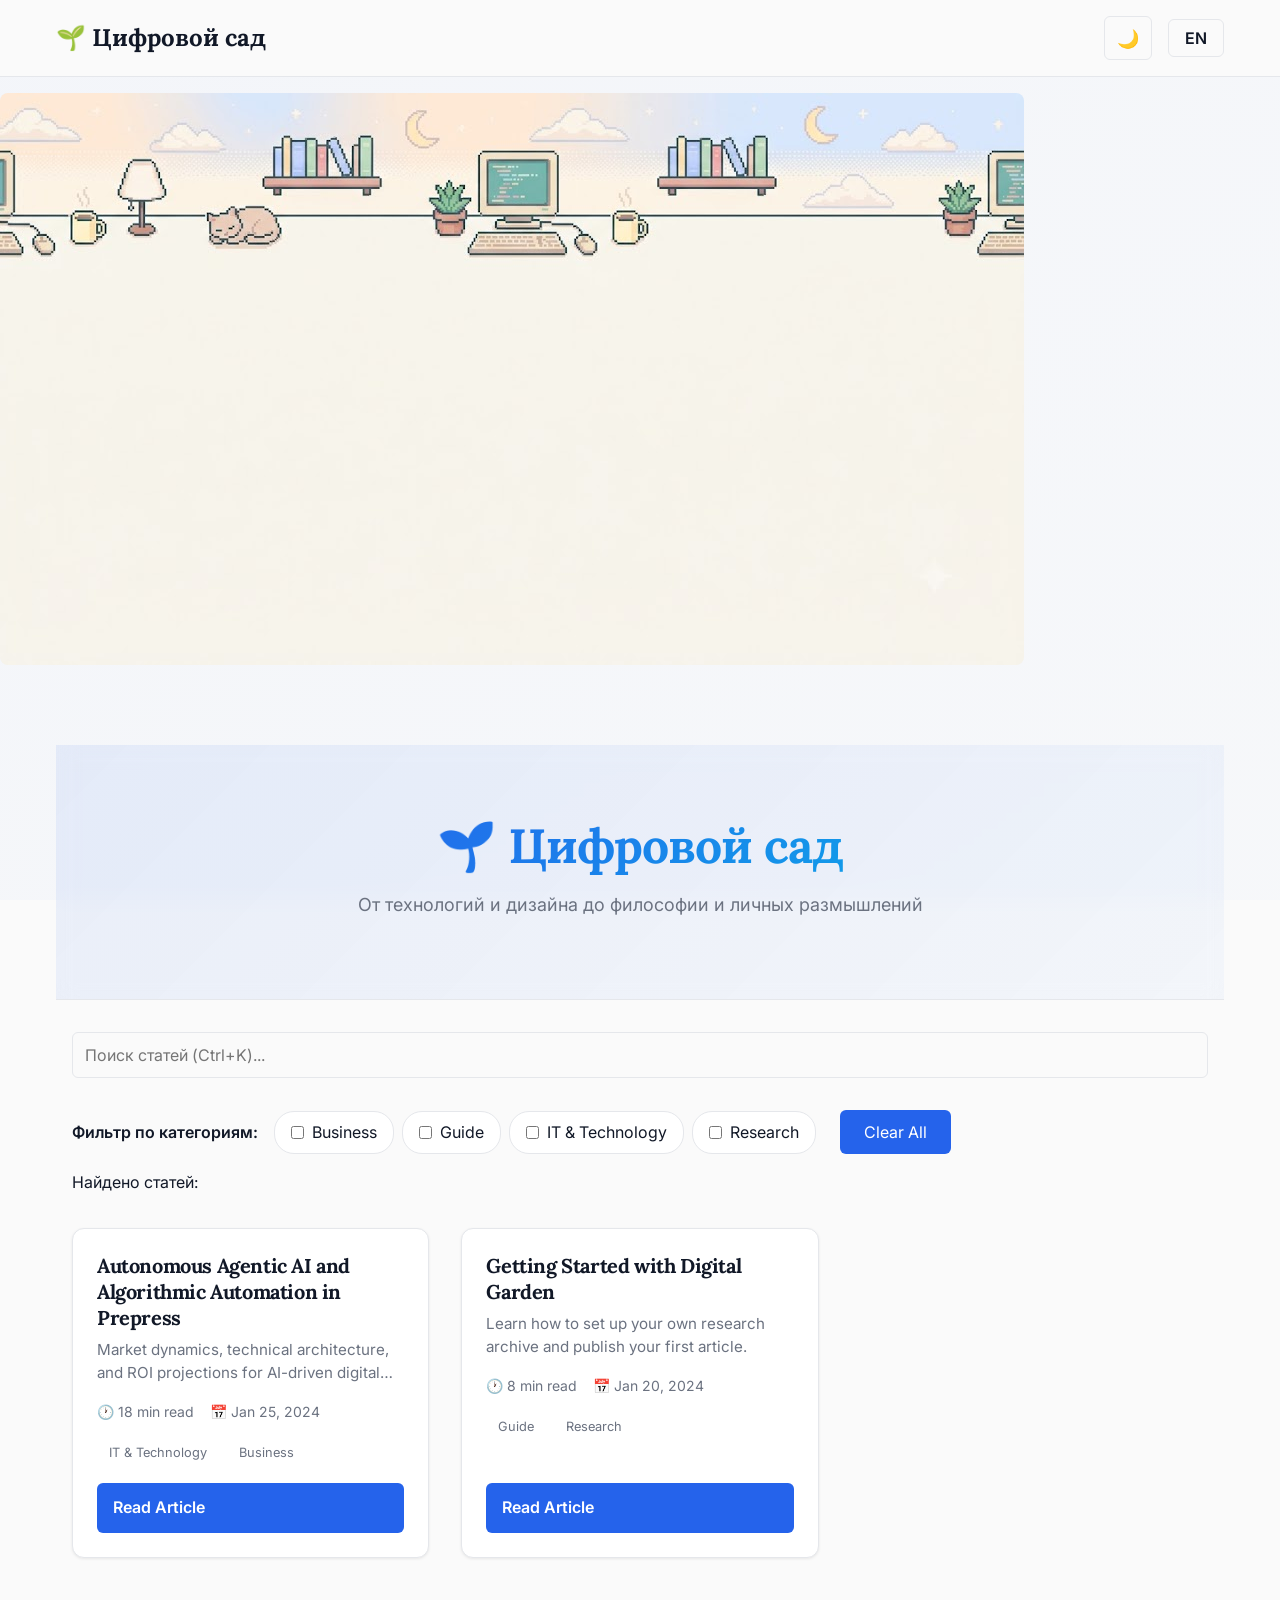
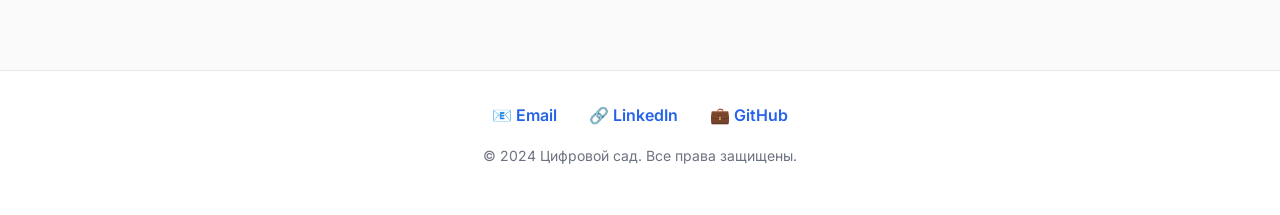
==== index.html @ ab62c5ff "Update index.html" ====
<!DOCTYPE html>
<html lang="en">
<head>
  <meta charset="UTF-8">
  <meta name="viewport" content="width=device-width, initial-scale=1.0">
  <meta name="description" content="Digital Garden 2026 — Современный архив исследований о технологиях, дизайне, философии и жизни.">
  <meta name="theme-color" content="#2563EB">
  
  <!-- Open Graph -->
  <meta property="og:title" content="Digital Garden — 2026">
  <meta property="og:description" content="Современный архив исследований и размышлений">
  <meta property="og:type" content="website">

  <title>Digital Garden 2026 — Исследования и размышления</title>
  
  <!-- Styles -->
  <link rel="stylesheet" href="css/theme.css">
  <link rel="stylesheet" href="css/styles.css">

  <!-- Fonts -->
  <link rel="preconnect" href="https://fonts.googleapis.com">
  <link rel="preconnect" href="https://fonts.gstatic.com" crossorigin>
  <link href="https://fonts.googleapis.com/css2?family=Inter:wght@400;500;600;700&family=Lora:wght@400;700&display=swap" rel="stylesheet">

  <style>
    /* Inline critical styles for faster FCP */
    html {
      --bg-primary: #FAFAFA;
      --text-primary: #111827;
    }
    
    html.dark {
      --bg-primary: #111827;
      --text-primary: #F3F4F6;
    }
    
    body {
      font-family: 'Inter', sans-serif;
      background-color: var(--bg-primary);
      color: var(--text-primary);
      transition: background-color 0.3s ease, color 0.3s ease;
    }
  </style>
</head>
<body>
  <!-- Header -->
  <header>
    <nav>
      <div class="logo" data-i18n="logo">🌱 Цифровой сад</div>
      <div style="display: flex; gap: 1rem; align-items: center;">
        <button class="theme-toggle" id="themeToggle" aria-label="Toggle theme">🌙</button>
        <button id="languageToggle" class="language-toggle" style="background: transparent; border: 1px solid var(--border); padding: 0.5rem 1rem; border-radius: 6px; cursor: pointer; font-weight: 600; color: var(--text-primary); transition: all 0.2s;" aria-label="Switch language">EN</button>
      </div>
    </nav>
  </header>

  <!-- Banner illustration -->
  <img src="images/fonart.jpg" alt="Уютный цифровой сад — рабочие столы, книги и кот" class="site-banner">

  <!-- Main Content -->
  <main>
    <!-- Hero Section -->
    <section class="hero">
      <div class="container">
        <h1 data-i18n="logo">🌱 Цифровой сад</h1>
        <p style="font-size: 1.125rem; color: var(--text-secondary); margin-bottom: 2rem;" data-i18n="tagline">
          От технологий и дизайна до философии и личных размышлений
        </p>
      </div>
    </section>

    <!-- Search Section -->
    <section class="search-section">
      <div class="container-wide">
        <div class="search-container">
          <input 
            type="search" 
            id="searchInput" 
            class="search-input" 
            data-i18n-placeholder="search_placeholder"
            placeholder="Поиск статей (Ctrl+K)..."
            aria-label="Search articles"
          >
          <button id="searchClear" class="btn-search-clear" style="display: none;" aria-label="Clear search">Очистить</button>
        </div>

        <!-- Filter Section -->
        <div class="filter-section">
          <div class="filter-container" id="filterContainer">
            <span class="filter-label" data-i18n="filter_label">Фильтр по категориям:</span>
            <!-- Filters will be generated by JavaScript -->
          </div>
        </div>

        <!-- Results Info -->
        <div class="results-info">
          <span id="resultsCount" data-i18n="results_count">Найдено статей:</span>
        </div>
      </div>
    </section>

    <!-- Articles Grid -->
    <section class="articles-section">
      <div class="container-wide">
        <div class="articles-grid" id="articlesGrid">
          <!-- Articles will be generated by JavaScript -->
        </div>

        <!-- No Results Message -->
        <div id="noResults" style="display: none; text-align: center; padding: 3rem 1rem;">
          <p style="font-size: 1.125rem; color: var(--text-secondary);" data-i18n="no_results">
            Статей не найдено. Попробуй изменить поиск или фильтры.
          </p>
        </div>
      </div>
    </section>
  </main>

  <!-- Footer -->
  <footer>
    <div class="container">
      <div class="footer-links">
        <a href="mailto:your-email@example.com" data-i18n="footer_email" title="Email">
          📧 Email
        </a>
        <a href="https://linkedin.com/in/yourprofile" target="_blank" rel="noopener noreferrer" data-i18n="footer_linkedin" title="LinkedIn">
          🔗 LinkedIn
        </a>
        <a href="https://github.com/yourprofile" target="_blank" rel="noopener noreferrer" data-i18n="footer_github" title="GitHub">
          💼 GitHub
        </a>
      </div>
      <p class="footer-copyright" data-i18n="footer_copyright">© 2026 Цифровой сад. Все права защищены.</p>
    </div>
  </footer>

  <!-- Scripts -->
  <script>
    // CRITICAL: Initialize theme BEFORE rendering
    (function() {
      const html = document.documentElement;
      const savedTheme = localStorage.getItem('theme');
      const prefersDark = window.matchMedia('(prefers-color-scheme: dark)').matches;
      const theme = savedTheme || (prefersDark ? 'dark' : 'light');
      
      console.log('[Theme] Initializing with:', theme, '(saved:', savedTheme, ', prefers-dark:', prefersDark + ')');
      
      if (theme === 'dark') {
        html.classList.add('dark');
      } else {
        html.classList.remove('dark');
      }
    })();
  </script>

  <script src="js/i18n.js" defer></script>
  <script src="js/main.js" defer></script>
  <script src="js/modal.js" defer></script>
  
  <script>
    // Language toggle + Theme toggle initialization
    document.addEventListener('DOMContentLoaded', () => {
      const themeToggle = document.getElementById('themeToggle');
      const languageToggle = document.getElementById('languageToggle');
      const html = document.documentElement;
      
      // Initialize theme toggle
      const updateThemeButton = () => {
        const isDark = html.classList.contains('dark');
        themeToggle.textContent = isDark ? '☀️' : '🌙';
      };
      
      updateThemeButton();
      
      themeToggle.addEventListener('click', () => {
        console.log('[Theme] Toggle clicked');
        html.classList.toggle('dark');
        const isDark = html.classList.contains('dark');
        localStorage.setItem('theme', isDark ? 'dark' : 'light');
        updateThemeButton();
        console.log('[Theme] Changed to:', isDark ? 'dark' : 'light');
      });
      
      // Initialize language toggle
      const currentLang = localStorage.getItem('language') || 'ru';
      languageToggle.textContent = currentLang === 'ru' ? 'EN' : 'RU';
      
      languageToggle.addEventListener('click', () => {
        const newLang = currentLang === 'ru' ? 'en' : 'ru';
        localStorage.setItem('language', newLang);
        location.reload();
      });
    });
  </script>
</body>
</html>
---- css/theme.css ----
/* Digital Garden — Theme Variables */

/* ============================================================================
   Light Theme (Default) - Bright & Pleasant
   ============================================================================ */

html {
  --bg-primary: #FAFAFA;           /* Soft paper-like background */
  --bg-secondary: #FFFFFF;         /* Pure white for cards */
  --text-primary: #111827;         /* Deep dark gray - maximum readability */
  --text-secondary: #6B7280;       /* Medium gray for secondary text */
  --border: #E5E7EB;               /* Light border */

  /* Accent Colors */
  --accent: #2563EB;               /* Professional blue */
  --accent-hover: #1D4ED8;         /* Darker blue on hover */
  --accent-light: #DBEAFE;         /* Light blue background */

  /* Status Colors */
  --success: #059669;
  --warning: #D97706;
  --error: #DC2626;
  --info: #0369A1;

  /* Transitions */
  --transition: all 0.2s ease;
}

/* ============================================================================
   Dark Theme
   ============================================================================ */

html.dark {
  /* Primary Colors */
  --bg-primary: #111827;           /* Deep dark background */
  --bg-secondary: #1F2937;         /* Slightly lighter for cards */
  --text-primary: #F3F4F6;         /* Light gray text */
  --text-secondary: #D1D5DB;       /* Medium gray for secondary */
  --border: #374151;               /* Dark border */

  /* Accent Colors */
  --accent: #3B82F6;               /* Brighter blue for dark mode */
  --accent-hover: #60A5FA;         /* Even brighter on hover */
  --accent-light: #1E3A8A;         /* Very dark blue background */

  /* Status Colors */
  --success: #10B981;
  --warning: #F59E0B;
  --error: #F87171;
  --info: #38BDF8;
}

/* ============================================================================
   Prefers Dark Mode (System preference)
   ============================================================================ */

@media (prefers-color-scheme: dark) {
  :root:not(.light) {
    --bg-primary: #0B0F17;
    --bg-secondary: #1A2332;
    --text-primary: #E5E7EB;
    --text-secondary: #9CA3AF;
    --border: #334155;
    --accent: #60A5FA;
    --accent-hover: #93C5FD;
    --accent-light: #0C4A6E;
    --success: #34D399;
    --warning: #FBBF24;
    --error: #F87171;
    --info: #38BDF8;
  }
}

/* ============================================================================
   Theme Transition
   ============================================================================ */

body.theme-transition,
body.theme-transition *,
body.theme-transition *:before,
body.theme-transition *:after {
  transition: background-color 0.3s ease, color 0.3s ease, border-color 0.3s ease !important;
}
---- css/styles.css ----
/* Digital Garden — Main Styles */

/* ============================================================================
   Reset & Base Styles
   ============================================================================ */

*,
*::before,
*::after {
  box-sizing: border-box;
  margin: 0;
  padding: 0;
}

html {
  font-size: 16px;
  scroll-behavior: smooth;
}

body {
  font-family: 'Inter', -apple-system, BlinkMacSystemFont, 'Segoe UI', sans-serif;
  font-size: 1rem;
  line-height: 1.6;
  color: var(--text-primary);
  background-color: var(--bg-primary);
  background-image: url('data:image/svg+xml,<svg xmlns="http://www.w3.org/2000/svg" viewBox="0 0 1200 800"><defs><linearGradient id="grad" x1="0%" y1="0%" x2="100%" y2="100%"><stop offset="0%" style="stop-color:rgba(37,99,235,0.03)"/><stop offset="100%" style="stop-color:rgba(59,130,246,0.02)"/></linearGradient></defs><rect width="1200" height="800" fill="url(%23grad)"/></svg>');
  background-attachment: fixed;
  background-size: cover;
  transition: background-color 0.3s ease, color 0.3s ease;
}

/* ============================================================================
   Typography
   ============================================================================ */

h1, h2, h3, h4, h5, h6 {
  font-family: 'Lora', Georgia, serif;
  font-weight: 700;
  line-height: 1.2;
  letter-spacing: -0.02em;
  margin: 1.5rem 0 1rem 0;
}

h1 { font-size: 2.5rem; }
h2 { font-size: 2rem; }
h3 { font-size: 1.75rem; }
h4 { font-size: 1.5rem; }
h5 { font-size: 1.25rem; }
h6 { font-size: 1.125rem; }

p {
  margin: 0 0 1rem 0;
}

a {
  color: var(--accent);
  text-decoration: none;
  transition: color 0.2s ease;
}

a:hover {
  color: var(--accent-hover);
  text-decoration: underline;
}

a:focus {
  outline: 2px solid var(--accent);
  outline-offset: 2px;
}

strong { font-weight: 700; }
em { font-style: italic; }

/* ============================================================================
   Lists
   ============================================================================ */

ul, ol {
  margin: 1rem 0;
  padding-left: 2rem;
}

ul li, ol li {
  margin: 0.5rem 0;
}

ul ul, ol ol {
  margin: 0.5rem 0 0 0;
}

/* ============================================================================
   Code
   ============================================================================ */

code {
  font-family: 'JetBrains Mono', 'Fira Code', monospace;
  font-size: 0.875em;
  background: var(--bg-secondary);
  padding: 0.2em 0.4em;
  border-radius: 4px;
  color: var(--text-secondary);
}

pre {
  background: var(--bg-secondary);
  padding: 1rem;
  border-radius: 8px;
  overflow-x: auto;
  margin: 1rem 0;
  border-left: 4px solid var(--accent);
}

pre code {
  background: none;
  padding: 0;
  color: inherit;
  font-size: 0.875em;
}

/* ============================================================================
   Blockquotes
   ============================================================================ */

blockquote {
  border-left: 4px solid var(--accent);
  padding-left: 1.5rem;
  margin: 1rem 0;
  color: var(--text-secondary);
  font-style: italic;
}

/* ============================================================================
   Images
   ============================================================================ */

img {
  max-width: 100%;
  height: auto;
  display: block;
  border-radius: 8px;
  margin: 1rem 0;
}

img:hover {
  cursor: pointer;
  opacity: 0.9;
}

/* ============================================================================
   Tables
   ============================================================================ */

table {
  width: 100%;
  border-collapse: collapse;
  margin: 1rem 0;
}

thead {
  background: var(--bg-secondary);
  border-bottom: 2px solid var(--border);
}

th {
  padding: 0.75rem;
  text-align: left;
  font-weight: 700;
}

td {
  padding: 0.75rem;
  border-bottom: 1px solid var(--border);
}

/* ============================================================================
   Buttons & Forms
   ============================================================================ */

button, input[type="button"], input[type="submit"] {
  font-family: inherit;
  font-size: 1rem;
  padding: 0.75rem 1.5rem;
  border: none;
  border-radius: 6px;
  background: var(--accent);
  color: white;
  cursor: pointer;
  transition: background 0.2s ease;
}

button:hover, input[type="button"]:hover, input[type="submit"]:hover {
  background: var(--accent-hover);
}

button:focus, input[type="button"]:focus, input[type="submit"]:focus {
  outline: 2px solid var(--accent);
  outline-offset: 2px;
}

input[type="text"], input[type="email"], input[type="search"],
textarea, select {
  font-family: inherit;
  font-size: 1rem;
  padding: 0.75rem;
  border: 1px solid var(--border);
  border-radius: 6px;
  background: var(--bg-primary);
  color: var(--text-primary);
  transition: border-color 0.2s ease;
}

input[type="text"]:focus, input[type="email"]:focus, input[type="search"]:focus,
textarea:focus, select:focus {
  outline: none;
  border-color: var(--accent);
  box-shadow: 0 0 0 2px rgba(37, 99, 235, 0.1);
}

/* ============================================================================
   Layout: Header
   ============================================================================ */

header {
  background: var(--bg-primary);
  border-bottom: 1px solid var(--border);
  padding: 1rem 0;
  position: sticky;
  top: 0;
  z-index: 100;
}

header nav {
  max-width: 1200px;
  margin: 0 auto;
  padding: 0 1rem;
  display: flex;
  align-items: center;
  justify-content: space-between;
}

.logo {
  font-size: 1.5rem;
  font-weight: 700;
  font-family: 'Lora', serif;
}

.theme-toggle {
  background: transparent;
  padding: 0.5rem 0.75rem;
  border: 1px solid var(--border);
  border-radius: 6px;
  cursor: pointer;
  font-size: 1.125rem;
  transition: all 0.2s ease;
  display: flex;
  align-items: center;
  justify-content: center;
  min-width: 44px;
  height: 44px;
}

.theme-toggle:hover {
  background: var(--accent-light);
  border-color: var(--accent);
  transform: scale(1.05);
}

/* ============================================================================
   Layout: Main Container
   ============================================================================ */

main {
  max-width: 1200px;
  margin: 0 auto;
  padding: 2rem 1rem;
}

section {
  margin: 2rem 0;
}

.section-title {
  font-size: 1.5rem;
  margin: 2rem 0 1rem 0;
  font-family: 'Lora', serif;
  font-weight: 700;
}

/* ============================================================================
   Search & Filters
   ============================================================================ */

.search-container {
  margin-bottom: 2rem;
  display: flex;
  gap: 1rem;
  flex-wrap: wrap;
}

.search-input {
  flex: 1;
  min-width: 250px;
}

.filter-container {
  display: flex;
  gap: 0.5rem;
  flex-wrap: wrap;
  align-items: center;
  margin-bottom: 1rem;
}

.filter-label {
  font-weight: 600;
  margin-right: 0.5rem;
}

.filter-pill {
  display: inline-flex;
  align-items: center;
  gap: 0.5rem;
  background: var(--bg-secondary);
  border: 1px solid var(--border);
  padding: 0.5rem 1rem;
  border-radius: 20px;
  cursor: pointer;
  transition: all 0.2s ease;
}

.filter-pill:hover {
  background: var(--accent);
  color: white;
  border-color: var(--accent);
}

.filter-pill.active {
  background: var(--accent);
  color: white;
  border-color: var(--accent);
}

.filter-pill input[type="checkbox"] {
  cursor: pointer;
}

/* ============================================================================
   Grid: Articles
   ============================================================================ */

.articles-grid {
  display: grid;
  gap: 2rem;
  grid-template-columns: repeat(auto-fill, minmax(300px, 1fr));
  margin: 2rem 0;
}

.article-card {
  display: flex;
  flex-direction: column;
  border: 1px solid var(--border);
  border-radius: 12px;
  overflow: hidden;
  transition: all 0.3s ease;
  background: var(--bg-secondary);
  box-shadow: 0 1px 3px rgba(0, 0, 0, 0.08);
}

.article-card:hover {
  border-color: var(--accent);
  box-shadow: 0 8px 24px rgba(37, 99, 235, 0.12);
  transform: translateY(-4px);
}

.article-card-image {
  width: 100%;
  height: 200px;
  object-fit: cover;
  background: var(--bg-secondary);
}

.article-card-content {
  padding: 1.5rem;
  display: flex;
  flex-direction: column;
  flex: 1;
}

.article-card-title {
  font-size: 1.25rem;
  font-weight: 700;
  margin: 0 0 0.5rem 0;
  line-height: 1.3;
}

.article-card-description {
  font-size: 0.95rem;
  color: var(--text-secondary);
  margin: 0 0 1rem 0;
  line-height: 1.5;
  display: -webkit-box;
  -webkit-line-clamp: 2;
  -webkit-box-orient: vertical;
  overflow: hidden;
}

.article-card-meta {
  display: flex;
  gap: 1rem;
  font-size: 0.875rem;
  color: var(--text-secondary);
  margin-bottom: 1rem;
  flex-wrap: wrap;
}

.article-card-tags {
  display: flex;
  gap: 0.5rem;
  flex-wrap: wrap;
  margin-bottom: 1rem;
}

.tag {
  display: inline-block;
  background: var(--bg-secondary);
  padding: 0.25rem 0.75rem;
  border-radius: 12px;
  font-size: 0.8rem;
  color: var(--text-secondary);
}

.tag:hover {
  background: var(--accent);
  color: white;
}

.article-card-footer {
  margin-top: auto;
  display: flex;
  gap: 0.5rem;
}

.btn-read {
  flex: 1;
  padding: 0.75rem 1rem;
  background: var(--accent);
  color: white;
  border: none;
  border-radius: 6px;
  cursor: pointer;
  font-weight: 600;
  transition: background 0.2s ease;
}

.btn-read:hover {
  background: var(--accent-hover);
}

/* ============================================================================
   Layout: Hero Section
   ============================================================================ */

.hero {
  background: linear-gradient(135deg, rgba(37, 99, 235, 0.08) 0%, rgba(59, 130, 246, 0.04) 100%);
  padding: 3rem 1rem;
  text-align: center;
  border-bottom: 1px solid var(--border);
  backdrop-filter: blur(10px);
}

.hero h1 {
  font-size: 3rem;
  margin-bottom: 1rem;
  background: linear-gradient(135deg, var(--accent) 0%, #0EA5E9 100%);
  -webkit-background-clip: text;
  -webkit-text-fill-color: transparent;
  background-clip: text;
}

.hero p {
  font-size: 1.125rem;
  color: var(--text-secondary);
  max-width: 600px;
  margin: 0 auto;
}

/* ============================================================================
   Layout: Header
   ============================================================================ */

footer {
  background: var(--bg-secondary);
  border-top: 1px solid var(--border);
  padding: 2rem 1rem;
  margin-top: 3rem;
}

footer .container {
  max-width: 1200px;
  margin: 0 auto;
  text-align: center;
}

.footer-links {
  display: flex;
  justify-content: center;
  gap: 2rem;
  margin-bottom: 1rem;
  flex-wrap: wrap;
}

.footer-links a {
  display: inline-flex;
  align-items: center;
  gap: 0.5rem;
  font-weight: 600;
}

.footer-copyright {
  font-size: 0.875rem;
  color: var(--text-secondary);
}

/* ============================================================================
   Responsive Design
   ============================================================================ */

@media (max-width: 768px) {
  h1 { font-size: 2rem; }
  h2 { font-size: 1.5rem; }
  h3 { font-size: 1.25rem; }

  .articles-grid {
    grid-template-columns: 1fr;
  }

  header nav {
    flex-wrap: wrap;
    gap: 1rem;
  }

  main {
    padding: 1rem 0.5rem;
  }

  .footer-links {
    gap: 1rem;
  }

  .search-container {
    flex-direction: column;
  }

  .search-input {
    min-width: auto;
  }
}

@media (max-width: 480px) {
  body {
    font-size: 0.95rem;
  }

  h1 { font-size: 1.75rem; }
  h2 { font-size: 1.25rem; }
  h3 { font-size: 1.125rem; }

  main {
    padding: 1rem 0.5rem;
  }

  .article-card-meta {
    font-size: 0.8rem;
  }

  .filter-container {
    gap: 0.3rem;
  }

  .filter-pill {
    padding: 0.4rem 0.8rem;
    font-size: 0.85rem;
  }
}

/* ============================================================================
   Status Badges
   ============================================================================ */

.status-badge {
  display: inline-block;
  padding: 0.25rem 0.75rem;
  border-radius: 12px;
  font-size: 0.75rem;
  font-weight: 600;
  text-transform: uppercase;
}

.status-draft {
  background: #FEF08A;
  color: #92400E;
}

.status-in-progress {
  background: #BFDBFE;
  color: #1E40AF;
}

.status-published {
  background: #BBFBEE;
  color: #0F766E;
}

/* ============================================================================
   Utility Classes
   ============================================================================ */

.container {
  max-width: 700px;
  margin: 0 auto;
  padding: 0 1rem;
}

.container-wide {
  max-width: 1200px;
  margin: 0 auto;
  padding: 0 1rem;
}

.text-center { text-align: center; }
.text-muted { color: var(--text-secondary); }
.mt-1 { margin-top: 0.5rem; }
.mt-2 { margin-top: 1rem; }
.mt-3 { margin-top: 1.5rem; }
.mt-4 { margin-top: 2rem; }
.mb-1 { margin-bottom: 0.5rem; }
.mb-2 { margin-bottom: 1rem; }
.mb-3 { margin-bottom: 1.5rem; }
.mb-4 { margin-bottom: 2rem; }
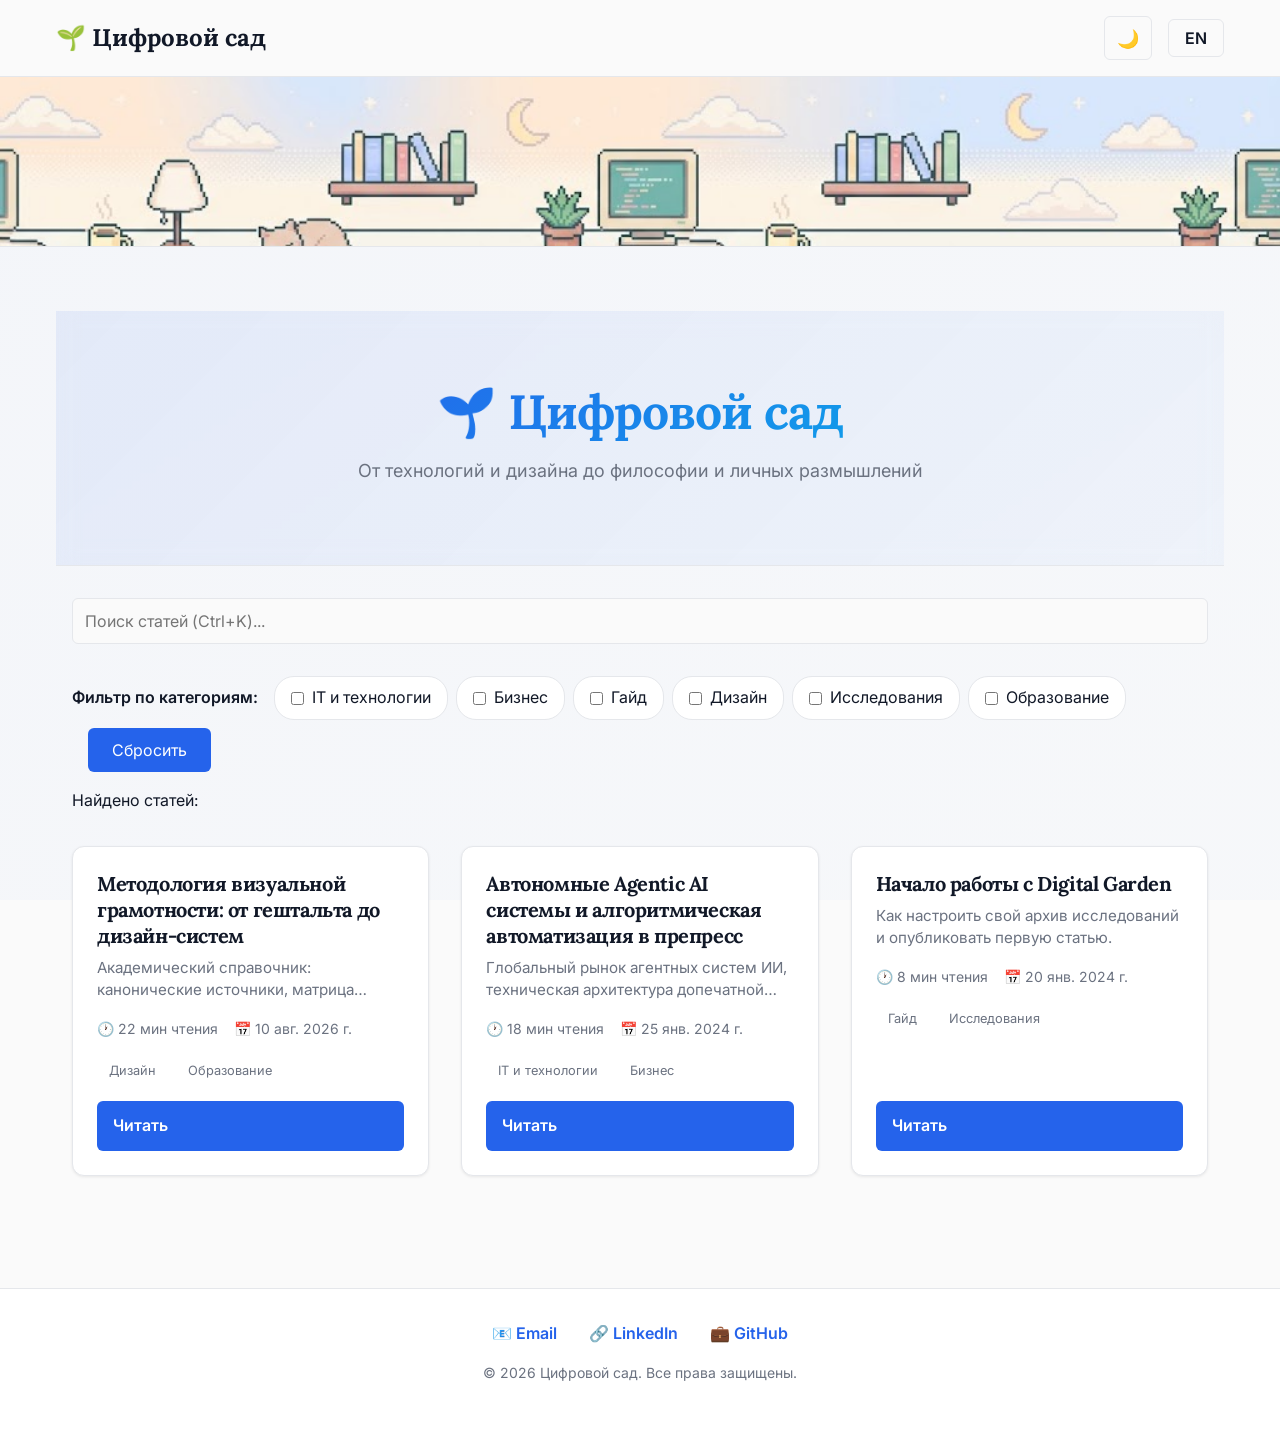
==== commit b2ea421f: "Update index.html" ====
--- a/index.html
+++ b/index.html
@@ -156,6 +156,8 @@
   <script src="js/i18n.js" defer></script>
   <script src="js/main.js" defer></script>
   <script src="js/modal.js" defer></script>
+  <script>window.SITE_ROOT = '';</script>
+  <script src="js/floating-nav.js" defer></script>
   
   <script>
     // Language toggle + Theme toggle initialization
--- a/css/styles.css
+++ b/css/styles.css
@@ -456,6 +456,27 @@
 }
 
 /* ============================================================================
+   Site Banner
+   ============================================================================ */
+
+.site-banner {
+  width: 100%;
+  height: 170px;
+  object-fit: cover;
+  object-position: top center;
+  margin: 0;
+  border-radius: 0;
+  border-bottom: 1px solid var(--border);
+  display: block;
+}
+
+@media (max-width: 768px) {
+  .site-banner {
+    height: 110px;
+  }
+}
+
+/* ============================================================================
    Layout: Hero Section
    ============================================================================ */
 
@@ -580,6 +601,192 @@
     padding: 0.4rem 0.8rem;
     font-size: 0.85rem;
   }
+}
+
+/* ============================================================================
+   Floating Nav (hamburger + back-to-top) — appears on scroll
+   ============================================================================ */
+
+.floating-nav {
+  position: fixed;
+  bottom: 5.5rem;
+  right: 1.5rem;
+  z-index: 900;
+  opacity: 0;
+  transform: translateY(12px);
+  pointer-events: none;
+  transition: opacity 0.25s ease, transform 0.25s ease;
+}
+
+.floating-nav.visible {
+  opacity: 1;
+  transform: translateY(0);
+  pointer-events: auto;
+}
+
+.floating-nav-btn {
+  width: 48px;
+  height: 48px;
+  border-radius: 50%;
+  background: var(--accent);
+  color: white;
+  border: none;
+  font-size: 1.25rem;
+  cursor: pointer;
+  box-shadow: 0 4px 12px rgba(0,0,0,0.18);
+  display: flex;
+  align-items: center;
+  justify-content: center;
+  transition: background 0.2s ease, transform 0.2s ease;
+}
+
+.floating-nav-btn:hover {
+  background: var(--accent-hover);
+  transform: scale(1.06);
+}
+
+.floating-nav-menu {
+  position: absolute;
+  bottom: 58px;
+  right: 0;
+  background: var(--bg-secondary);
+  border: 1px solid var(--border);
+  border-radius: 10px;
+  box-shadow: 0 8px 24px rgba(0,0,0,0.16);
+  padding: 0.5rem;
+  min-width: 180px;
+  display: none;
+  flex-direction: column;
+  gap: 0.25rem;
+}
+
+.floating-nav-menu.open {
+  display: flex;
+}
+
+.floating-nav-item {
+  display: flex;
+  align-items: center;
+  gap: 0.5rem;
+  padding: 0.6rem 0.75rem;
+  border-radius: 6px;
+  background: transparent;
+  border: none;
+  color: var(--text-primary);
+  text-decoration: none;
+  font-size: 0.95rem;
+  font-weight: 600;
+  cursor: pointer;
+  text-align: left;
+  width: 100%;
+}
+
+.floating-nav-item:hover {
+  background: var(--accent-light);
+  color: var(--accent);
+  text-decoration: none;
+}
+
+.back-to-top-btn {
+  position: fixed;
+  bottom: 1.5rem;
+  right: 1.5rem;
+  z-index: 900;
+  width: 48px;
+  height: 48px;
+  border-radius: 50%;
+  background: var(--bg-secondary);
+  color: var(--text-primary);
+  border: 1px solid var(--border);
+  font-size: 1.25rem;
+  cursor: pointer;
+  box-shadow: 0 4px 12px rgba(0,0,0,0.14);
+  opacity: 0;
+  transform: translateY(12px);
+  pointer-events: none;
+  transition: opacity 0.25s ease, transform 0.25s ease, background 0.2s ease;
+}
+
+.back-to-top-btn.visible {
+  opacity: 1;
+  transform: translateY(0);
+  pointer-events: auto;
+}
+
+.back-to-top-btn:hover {
+  background: var(--accent-light);
+  color: var(--accent);
+}
+
+@media (max-width: 480px) {
+  .floating-nav { right: 1rem; bottom: 4.75rem; }
+  .back-to-top-btn { right: 1rem; bottom: 1rem; }
+}
+
+/* ============================================================================
+   Site "About" modal (reuses .modal-* naming conventions from modal.js)
+   ============================================================================ */
+
+.site-modal {
+  display: none;
+  position: fixed;
+  top: 0;
+  left: 0;
+  width: 100%;
+  height: 100%;
+  z-index: 1000;
+}
+
+.site-modal.active {
+  display: flex;
+  align-items: center;
+  justify-content: center;
+}
+
+.site-modal-overlay {
+  position: absolute;
+  top: 0; left: 0; width: 100%; height: 100%;
+  background: rgba(0,0,0,0.6);
+  cursor: pointer;
+}
+
+.site-modal-content {
+  position: relative;
+  max-width: 520px;
+  width: 90vw;
+  max-height: 85vh;
+  overflow-y: auto;
+  background: var(--bg-primary);
+  border-radius: 12px;
+  padding: 2rem;
+  box-shadow: 0 12px 40px rgba(0,0,0,0.25);
+}
+
+.site-modal-content h2 {
+  margin-top: 0;
+}
+
+.site-modal-close {
+  position: absolute;
+  top: 1rem;
+  right: 1rem;
+  width: 36px;
+  height: 36px;
+  padding: 0;
+  background: var(--bg-secondary);
+  color: var(--text-primary);
+  border: 1px solid var(--border);
+  border-radius: 50%;
+  font-size: 1.5rem;
+  cursor: pointer;
+  display: flex;
+  align-items: center;
+  justify-content: center;
+}
+
+.site-modal-close:hover {
+  background: var(--accent-light);
+  color: var(--accent);
 }
 
 /* ============================================================================
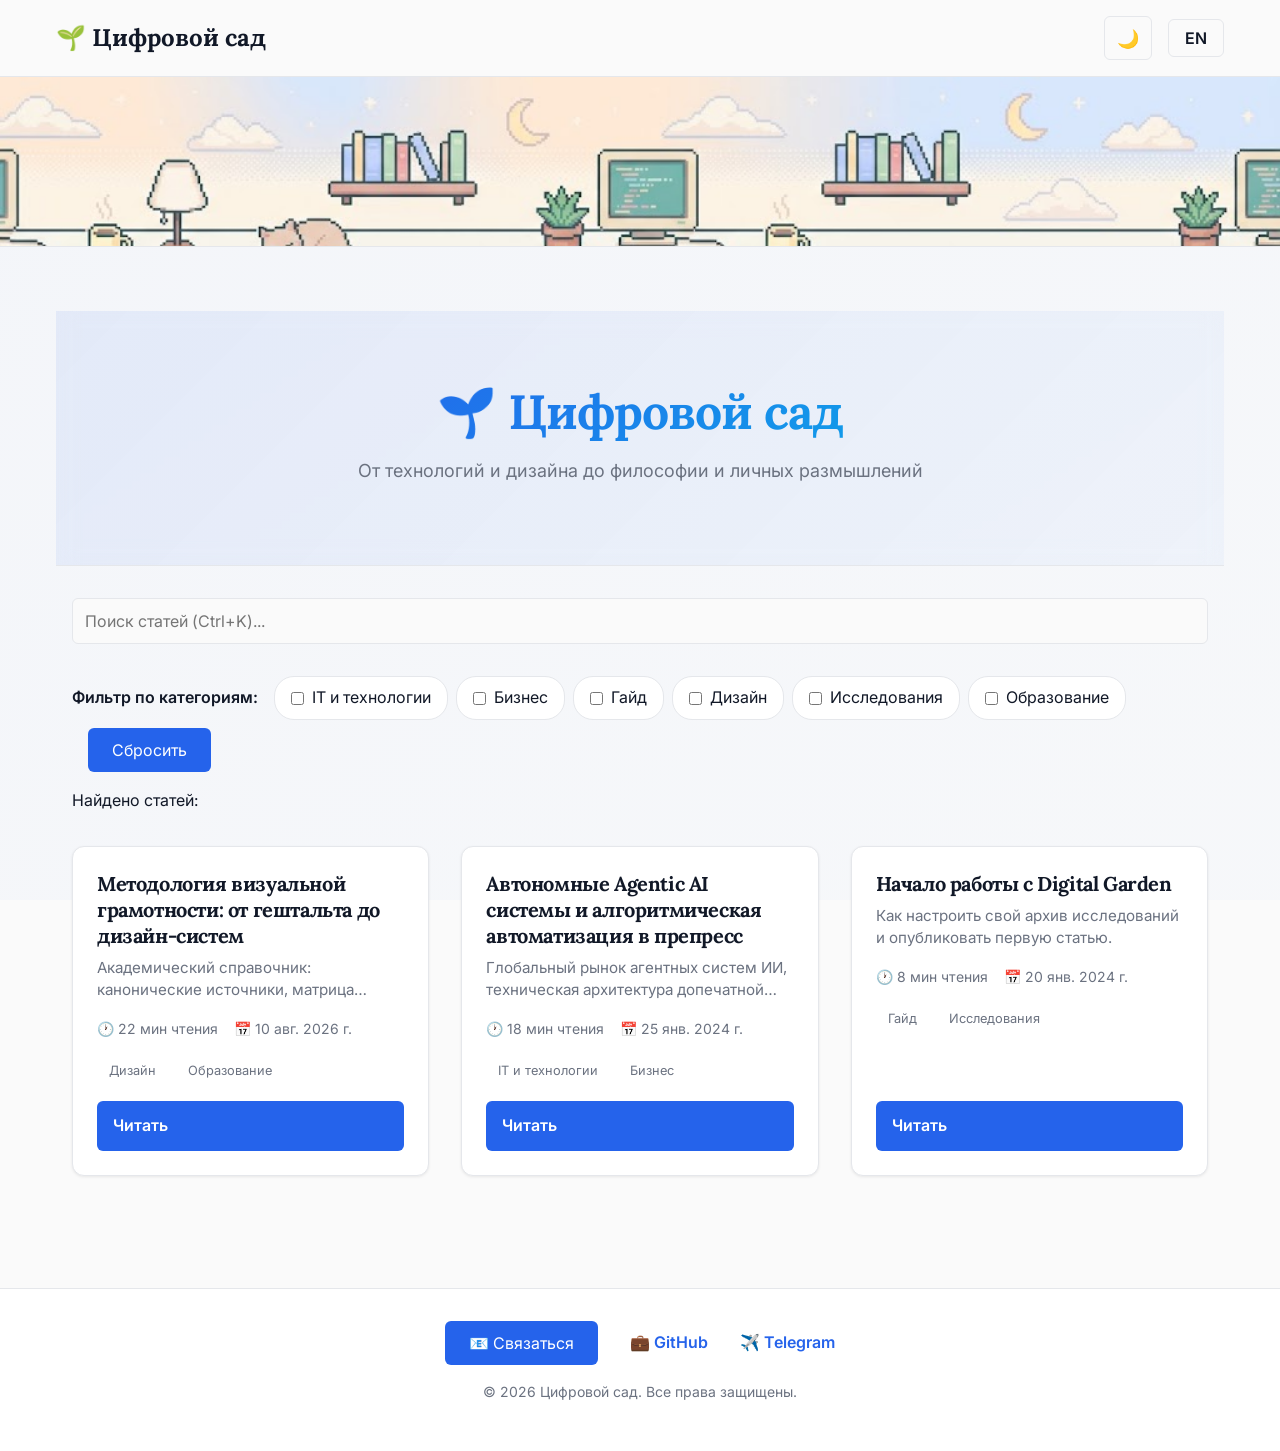
==== commit 7a932bf4: "Update index.html" ====
--- a/index.html
+++ b/index.html
@@ -5,6 +5,12 @@
   <meta name="viewport" content="width=device-width, initial-scale=1.0">
   <meta name="description" content="Digital Garden 2026 — Современный архив исследований о технологиях, дизайне, философии и жизни.">
   <meta name="theme-color" content="#2563EB">
+  
+  <!-- Manifest for PWA -->
+  <link rel="manifest" href="manifest.json">
+  <meta name="apple-mobile-web-app-capable" content="yes">
+  <meta name="apple-mobile-web-app-status-bar-style" content="black-translucent">
+  <meta name="apple-mobile-web-app-title" content="Digital Garden">
   
   <!-- Open Graph -->
   <meta property="og:title" content="Digital Garden — 2026">
@@ -120,19 +126,48 @@
   <footer>
     <div class="container">
       <div class="footer-links">
-        <a href="mailto:your-email@example.com" data-i18n="footer_email" title="Email">
-          📧 Email
+        <button id="contactFormBtn" class="footer-link-btn" title="Связаться" aria-label="Open contact form">
+          📧 Связаться
+        </button>
+        <a href="https://github.com/228burger228" target="_blank" rel="noopener noreferrer" title="GitHub">
+          💼 GitHub
         </a>
-        <a href="https://linkedin.com/in/yourprofile" target="_blank" rel="noopener noreferrer" data-i18n="footer_linkedin" title="LinkedIn">
-          🔗 LinkedIn
-        </a>
-        <a href="https://github.com/yourprofile" target="_blank" rel="noopener noreferrer" data-i18n="footer_github" title="GitHub">
-          💼 GitHub
+        <a href="https://t.me/aimovl" target="_blank" rel="noopener noreferrer" title="Telegram">
+          ✈️ Telegram
         </a>
       </div>
       <p class="footer-copyright" data-i18n="footer_copyright">© 2026 Цифровой сад. Все права защищены.</p>
     </div>
   </footer>
+
+  <!-- Contact Form Modal -->
+  <div id="contactModal" class="modal" style="display: none;">
+    <div class="modal-content" style="max-width: 500px;">
+      <button class="modal-close" aria-label="Close modal">&times;</button>
+      <h2 style="margin-top: 0;">Напишите мне</h2>
+      
+      <form id="contactForm" class="contact-form">
+        <div class="form-group">
+          <label for="name">Имя</label>
+          <input type="text" id="name" name="name" required placeholder="Ваше имя">
+        </div>
+        
+        <div class="form-group">
+          <label for="email">Email</label>
+          <input type="email" id="email" name="email" required placeholder="Ваш email">
+        </div>
+        
+        <div class="form-group">
+          <label for="message">Сообщение</label>
+          <textarea id="message" name="message" required placeholder="Ваше сообщение" rows="5"></textarea>
+        </div>
+        
+        <div id="formStatus" style="display: none; padding: 1rem; border-radius: 6px; margin-bottom: 1rem; text-align: center;"></div>
+        
+        <button type="submit" class="btn-submit" id="submitBtn">Отправить</button>
+      </form>
+    </div>
+  </div>
 
   <!-- Scripts -->
   <script>
@@ -156,6 +191,8 @@
   <script src="js/i18n.js" defer></script>
   <script src="js/main.js" defer></script>
   <script src="js/modal.js" defer></script>
+  <script src="js/contact-form.js" defer></script>
+  <script src="js/seo.js" defer></script>
   <script>window.SITE_ROOT = '';</script>
   <script src="js/floating-nav.js" defer></script>
   
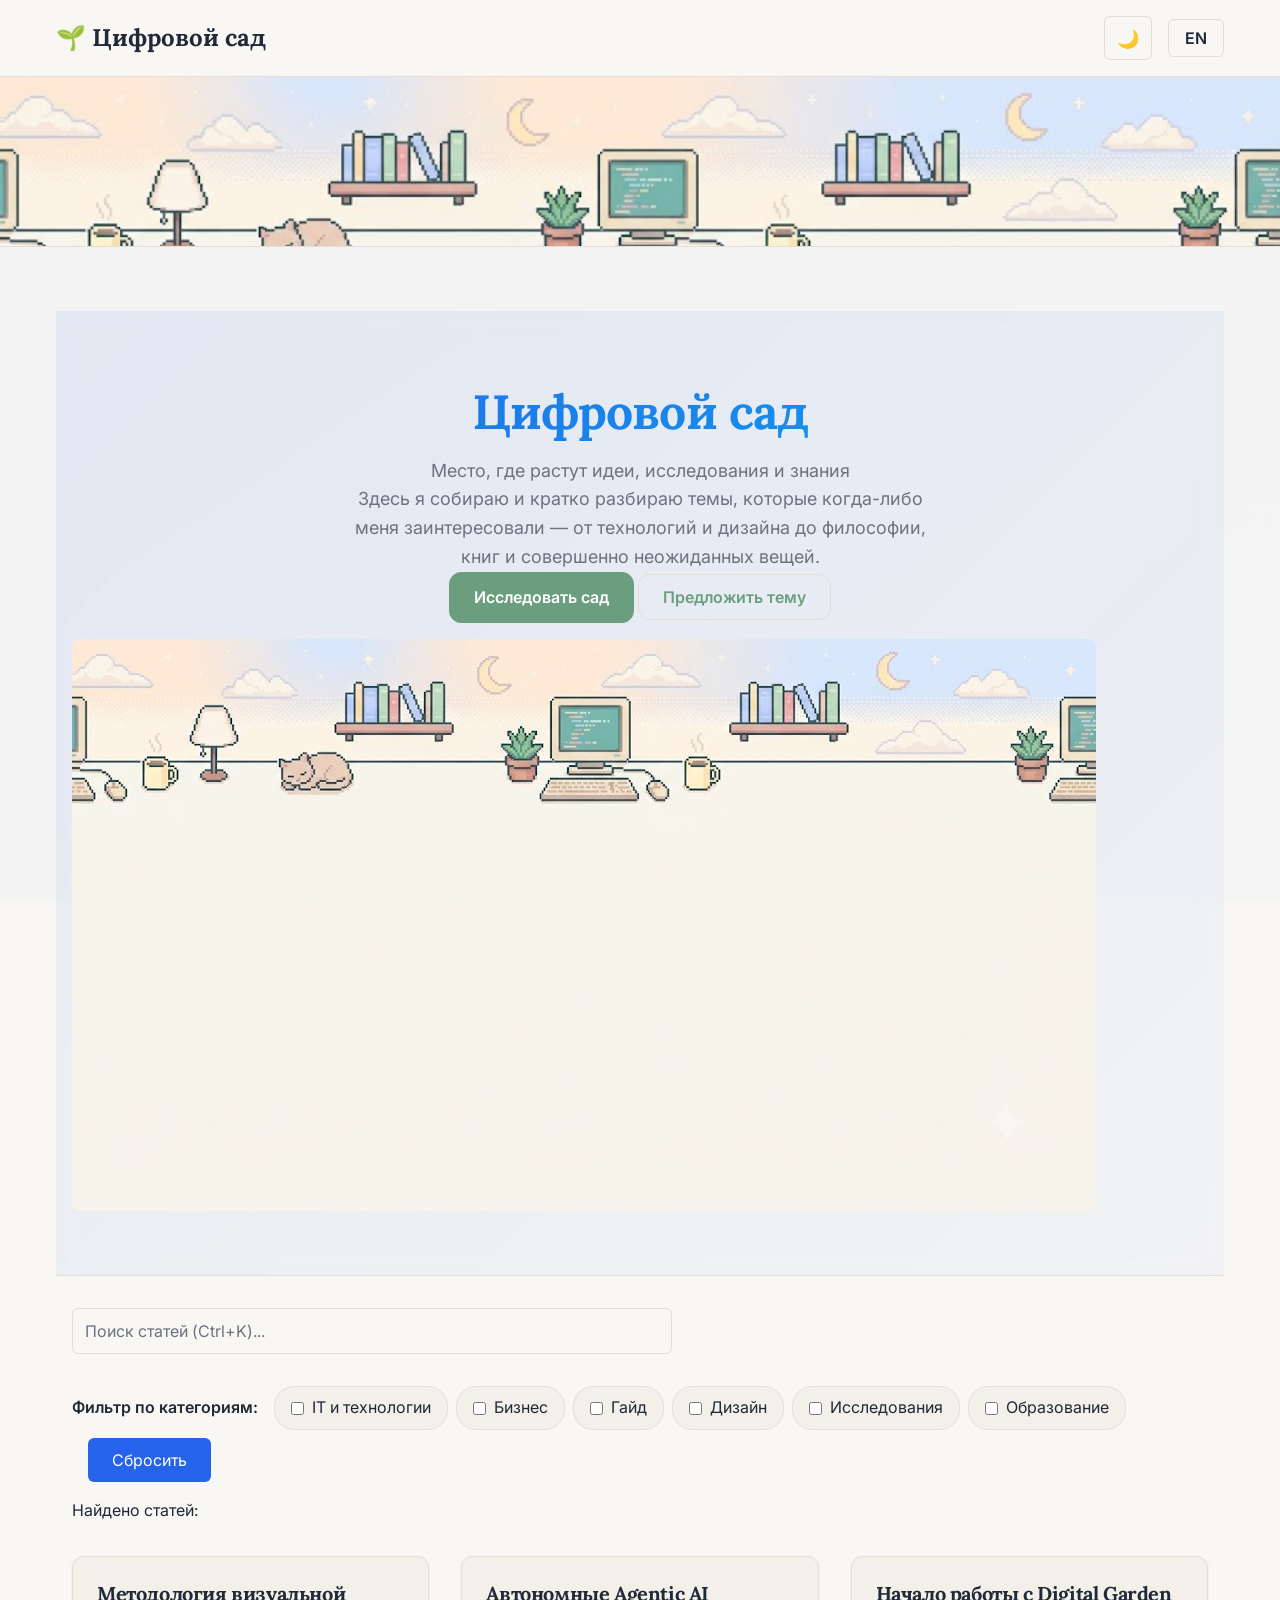
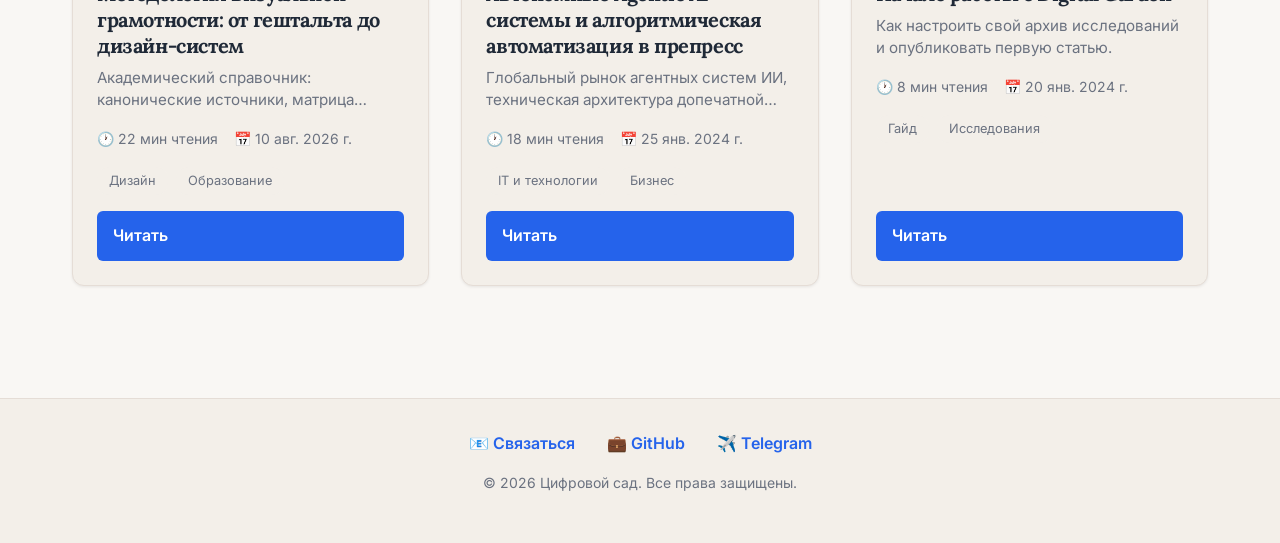
==== commit c27eb789: "Update index.html" ====
--- a/index.html
+++ b/index.html
@@ -20,7 +20,9 @@
   <title>Digital Garden 2026 — Исследования и размышления</title>
   
   <!-- Styles -->
+  <link rel="stylesheet" href="css/design-tokens.css">
   <link rel="stylesheet" href="css/theme.css">
+  <link rel="stylesheet" href="css/components.css">
   <link rel="stylesheet" href="css/styles.css">
 
   <!-- Fonts -->
@@ -67,11 +69,21 @@
   <main>
     <!-- Hero Section -->
     <section class="hero">
-      <div class="container">
-        <h1 data-i18n="logo">🌱 Цифровой сад</h1>
-        <p style="font-size: 1.125rem; color: var(--text-secondary); margin-bottom: 2rem;" data-i18n="tagline">
-          От технологий и дизайна до философии и личных размышлений
+      <div class="hero-content">
+        <h1 class="hero-title">Цифровой сад</h1>
+        <p class="hero-subtitle">Место, где растут идеи, исследования и знания</p>
+        <p class="hero-description">
+          Здесь я собираю и кратко разбираю темы, которые когда-либо меня заинтересовали — 
+          от технологий и дизайна до философии, книг и совершенно неожиданных вещей.
         </p>
+        <div class="hero-cta">
+          <a href="#articles" class="button button-primary">Исследовать сад</a>
+          <button class="button button-secondary" id="suggestTopicBtn">Предложить тему</button>
+        </div>
+      </div>
+      
+      <div class="hero-visual">
+        <img src="images/fonart.jpg" alt="Цифровой сад — рабочее пространство с книгами и знаниями" class="hero-image">
       </div>
     </section>
 
--- a/css/design-tokens.css
+++ b/css/design-tokens.css
@@ -0,0 +1,266 @@
+/* ============================================================================
+   Design Tokens — Digital Garden Redesign
+   ============================================================================
+   
+   Color System, Typography Scale, Spacing Grid, Shadows, Border Radius
+   Supports Light Mode (default) and Dark Mode
+*/
+
+/* ============================================================================
+   Light Mode (Default)
+   ============================================================================ */
+
+:root {
+  /* --- Colors: Light Mode --- */
+  
+  /* Primary Backgrounds */
+  --bg-primary: #F9F7F4;      /* Warm off-white (main background) */
+  --bg-secondary: #F3EFE9;    /* Slightly darker (cards, sections) */
+  
+  /* Text Colors */
+  --text-primary: #1F2937;    /* Deep charcoal (main text) */
+  --text-secondary: #6B7280;  /* Medium gray (secondary text) */
+  --text-tertiary: #9CA3AF;   /* Light gray (muted text) */
+  
+  /* Accent Colors (Sage Green) */
+  --accent-sage: #6B9E7F;     /* Primary sage accent */
+  --accent-light: #E8F4F0;    /* Light sage background */
+  --accent-dark: #4A7360;     /* Dark sage (for contrast) */
+  
+  /* Border & Divider */
+  --border: #E5DDD6;          /* Light beige border */
+  --border-light: #EBE7E1;    /* Even lighter border */
+  
+  /* Status Colors */
+  --success: #059669;         /* Green (for positive actions) */
+  --error: #DC2626;           /* Red (for errors) */
+  --warning: #D97706;         /* Amber (for warnings) */
+  --info: #2563EB;            /* Blue (for info) */
+  
+  /* --- Typography --- */
+  
+  /* Font Families */
+  --font-display: 'Lora', Georgia, serif;
+  --font-body: 'Inter', -apple-system, BlinkMacSystemFont, 'Segoe UI', sans-serif;
+  
+  /* Font Sizes */
+  --fs-h1: 48px;              /* Hero title */
+  --fs-h2: 32px;              /* Section title */
+  --fs-h3: 24px;              /* Subsection title */
+  --fs-h4: 20px;              /* Medium heading */
+  --fs-h5: 18px;              /* Card title */
+  --fs-body: 16px;            /* Body text */
+  --fs-small: 14px;           /* Small text */
+  --fs-xs: 12px;              /* Extra small (labels) */
+  
+  /* Line Heights */
+  --lh-tight: 1.2;            /* For headings */
+  --lh-normal: 1.5;           /* For body */
+  --lh-relaxed: 1.6;          /* For reading content */
+  
+  /* Font Weights */
+  --fw-regular: 400;
+  --fw-medium: 500;
+  --fw-semibold: 600;
+  --fw-bold: 700;
+  
+  /* --- Spacing (8px base grid) --- */
+  
+  --space-xs: 4px;            /* Minimal gaps */
+  --space-sm: 8px;            /* Small gaps, component padding */
+  --space-md: 16px;           /* Medium gaps, section padding */
+  --space-lg: 24px;           /* Large gaps */
+  --space-xl: 32px;           /* Extra large gaps */
+  --space-xxl: 48px;          /* Hero, top-level spacing */
+  
+  /* --- Border Radius --- */
+  
+  --radius-sm: 12px;          /* Small radius (buttons, cards) */
+  --radius-md: 16px;          /* Medium radius (modals) */
+  --radius-lg: 24px;          /* Large radius (major elements) */
+  --radius-full: 9999px;      /* Fully rounded (pills, badges) */
+  
+  /* --- Shadows --- */
+  
+  --shadow-sm: 0 2px 8px rgba(0, 0, 0, 0.06);
+  --shadow-md: 0 4px 16px rgba(0, 0, 0, 0.08);
+  --shadow-lg: 0 8px 24px rgba(0, 0, 0, 0.12);
+  --shadow-xl: 0 16px 32px rgba(0, 0, 0, 0.16);
+  
+  /* Inset shadow (for depth) */
+  --shadow-inset: inset 0 2px 4px rgba(0, 0, 0, 0.04);
+  
+  /* --- Transitions --- */
+  
+  --transition-fast: 0.15s ease;
+  --transition-normal: 0.3s ease;
+  --transition-slow: 0.6s ease;
+  
+  /* --- Z-Index Scale --- */
+  
+  --z-base: 1;
+  --z-dropdown: 100;
+  --z-sticky: 200;
+  --z-fixed: 300;
+  --z-modal-backdrop: 400;
+  --z-modal: 500;
+  --z-tooltip: 600;
+}
+
+/* ============================================================================
+   Dark Mode
+   ============================================================================ */
+
+html.dark {
+  /* --- Colors: Dark Mode --- */
+  
+  /* Primary Backgrounds */
+  --bg-primary: #0F1419;      /* Deep charcoal (main background) */
+  --bg-secondary: #1A1F26;    /* Slightly lighter (cards, sections) */
+  
+  /* Text Colors */
+  --text-primary: #E5E7EB;    /* Light gray (main text) */
+  --text-secondary: #9CA3AF;  /* Medium gray (secondary text) */
+  --text-tertiary: #6B7280;   /* Darker gray (muted text) */
+  
+  /* Accent Colors (Sage Green — warm variant) */
+  --accent-sage: #7FAC8E;     /* Lighter sage for contrast */
+  --accent-light: #1D3A2F;    /* Dark sage background */
+  --accent-dark: #A8C9B8;     /* Light sage (for high contrast) */
+  
+  /* Border & Divider */
+  --border: #2D3D38;          /* Dark beige border */
+  --border-light: #232B26;    /* Even darker border */
+  
+  /* Status Colors (adjusted for dark theme) */
+  --success: #10B981;         /* Brighter green */
+  --error: #EF4444;           /* Brighter red */
+  --warning: #F59E0B;         /* Brighter amber */
+  --info: #3B82F6;            /* Brighter blue */
+}
+
+/* ============================================================================
+   Utility Classes
+   ============================================================================ */
+
+/* Text Utilities */
+.text-primary {
+  color: var(--text-primary);
+}
+
+.text-secondary {
+  color: var(--text-secondary);
+}
+
+.text-accent {
+  color: var(--accent-sage);
+}
+
+.text-center {
+  text-align: center;
+}
+
+/* Spacing Utilities */
+.px-md {
+  padding-left: var(--space-md);
+  padding-right: var(--space-md);
+}
+
+.py-lg {
+  padding-top: var(--space-lg);
+  padding-bottom: var(--space-lg);
+}
+
+.gap-md {
+  gap: var(--space-md);
+}
+
+/* Display Utilities */
+.hidden {
+  display: none;
+}
+
+.visible {
+  display: block;
+}
+
+/* Flexbox Utilities */
+.flex {
+  display: flex;
+}
+
+.flex-col {
+  flex-direction: column;
+}
+
+.items-center {
+  align-items: center;
+}
+
+.justify-between {
+  justify-content: space-between;
+}
+
+.justify-center {
+  justify-content: center;
+}
+
+/* Container Utilities */
+.container {
+  max-width: 1200px;
+  margin: 0 auto;
+  padding: 0 var(--space-md);
+}
+
+.container-wide {
+  max-width: 100%;
+  padding: 0 var(--space-md);
+}
+
+/* ============================================================================
+   Accessibility Utilities
+   ============================================================================ */
+
+.sr-only {
+  position: absolute;
+  width: 1px;
+  height: 1px;
+  padding: 0;
+  margin: -1px;
+  overflow: hidden;
+  clip: rect(0, 0, 0, 0);
+  white-space: nowrap;
+  border-width: 0;
+}
+
+/* Focus Visible for Keyboard Navigation */
+*:focus-visible {
+  outline: 2px solid var(--accent-sage);
+  outline-offset: 2px;
+}
+
+/* Reduced Motion for Accessibility */
+@media (prefers-reduced-motion: reduce) {
+  *,
+  *::before,
+  *::after {
+    animation-duration: 0.01ms !important;
+    animation-iteration-count: 1 !important;
+    transition-duration: 0.01ms !important;
+  }
+}
+
+/* ============================================================================
+   Print Styles
+   ============================================================================ */
+
+@media print {
+  :root {
+    --bg-primary: #ffffff;
+    --text-primary: #000000;
+  }
+  
+  .no-print {
+    display: none;
+  }
+}
--- a/css/components.css
+++ b/css/components.css
@@ -0,0 +1,646 @@
+/* ============================================================================
+   Components — Digital Garden Redesign
+   ============================================================================
+   
+   Button, Card, Chip, Search, Input, Badge, Modal, and other base components
+*/
+
+/* ============================================================================
+   Button Component
+   ============================================================================ */
+
+.button {
+  display: inline-flex;
+  align-items: center;
+  justify-content: center;
+  gap: var(--space-sm);
+  
+  padding: 12px 24px;
+  font-family: var(--font-body);
+  font-size: var(--fs-body);
+  font-weight: var(--fw-semibold);
+  
+  border: 1px solid transparent;
+  border-radius: var(--radius-sm);
+  
+  cursor: pointer;
+  transition: all var(--transition-normal);
+  text-decoration: none;
+  
+  /* Prevent text selection on click */
+  user-select: none;
+}
+
+/* Button: Primary */
+.button-primary {
+  background-color: var(--accent-sage);
+  color: white;
+  border-color: var(--accent-sage);
+}
+
+.button-primary:hover {
+  background-color: var(--accent-dark);
+  border-color: var(--accent-dark);
+  transform: translateY(-2px);
+  box-shadow: var(--shadow-md);
+}
+
+.button-primary:active {
+  transform: translateY(0);
+  box-shadow: var(--shadow-sm);
+}
+
+.button-primary:disabled {
+  background-color: var(--text-tertiary);
+  border-color: var(--text-tertiary);
+  cursor: not-allowed;
+  opacity: 0.6;
+}
+
+/* Button: Secondary */
+.button-secondary {
+  background-color: transparent;
+  color: var(--accent-sage);
+  border-color: var(--border);
+}
+
+.button-secondary:hover {
+  background-color: var(--accent-light);
+  border-color: var(--accent-sage);
+  transform: translateY(-2px);
+  box-shadow: var(--shadow-sm);
+}
+
+.button-secondary:active {
+  background-color: var(--accent-light);
+  transform: translateY(0);
+}
+
+/* Button: Ghost */
+.button-ghost {
+  background-color: transparent;
+  color: var(--text-primary);
+  border-color: transparent;
+}
+
+.button-ghost:hover {
+  background-color: var(--bg-secondary);
+  border-color: var(--border);
+}
+
+/* Button: Small */
+.button-sm {
+  padding: 8px 16px;
+  font-size: var(--fs-small);
+}
+
+/* Button: Large */
+.button-lg {
+  padding: 16px 32px;
+  font-size: var(--fs-h5);
+}
+
+/* Button: Full width */
+.button-block {
+  width: 100%;
+}
+
+/* Button: Loading state */
+.button:disabled,
+.button[aria-busy="true"] {
+  opacity: 0.7;
+  cursor: not-allowed;
+}
+
+/* ============================================================================
+   Card Component
+   ============================================================================ */
+
+.card {
+  background-color: var(--bg-secondary);
+  border: 1px solid var(--border);
+  border-radius: var(--radius-sm);
+  padding: var(--space-md);
+  
+  transition: all var(--transition-normal);
+  display: flex;
+  flex-direction: column;
+  gap: var(--space-sm);
+}
+
+.card:hover {
+  border-color: var(--accent-sage);
+  box-shadow: var(--shadow-md);
+  transform: translateY(-4px);
+}
+
+.card-header {
+  display: flex;
+  justify-content: space-between;
+  align-items: flex-start;
+  gap: var(--space-md);
+}
+
+.card-title {
+  font-family: var(--font-display);
+  font-size: var(--fs-h5);
+  font-weight: var(--fw-bold);
+  line-height: var(--lh-tight);
+  margin: 0;
+  color: var(--text-primary);
+}
+
+.card-subtitle {
+  font-size: var(--fs-small);
+  color: var(--text-secondary);
+  margin: 0;
+}
+
+.card-description {
+  font-size: var(--fs-small);
+  color: var(--text-secondary);
+  line-height: var(--lh-relaxed);
+  flex: 1;
+  margin: 0;
+}
+
+.card-content {
+  display: flex;
+  flex-direction: column;
+  gap: var(--space-sm);
+}
+
+.card-footer {
+  display: flex;
+  justify-content: space-between;
+  align-items: center;
+  gap: var(--space-md);
+  margin-top: var(--space-sm);
+}
+
+.card-date {
+  font-size: var(--fs-xs);
+  color: var(--text-tertiary);
+  white-space: nowrap;
+}
+
+.card-link {
+  color: var(--accent-sage);
+  text-decoration: none;
+  font-weight: var(--fw-semibold);
+  transition: opacity var(--transition-fast);
+}
+
+.card-link:hover {
+  opacity: 0.8;
+  text-decoration: underline;
+}
+
+/* ============================================================================
+   Chip / Badge Component
+   ============================================================================ */
+
+.chip {
+  display: inline-flex;
+  align-items: center;
+  gap: var(--space-xs);
+  
+  padding: 6px 12px;
+  font-size: var(--fs-xs);
+  font-weight: var(--fw-semibold);
+  
+  background-color: transparent;
+  color: var(--text-secondary);
+  border: 1px solid var(--border);
+  border-radius: var(--radius-full);
+  
+  cursor: pointer;
+  transition: all var(--transition-fast);
+  user-select: none;
+}
+
+.chip:hover {
+  background-color: var(--bg-secondary);
+  border-color: var(--accent-sage);
+  color: var(--accent-sage);
+}
+
+.chip-active {
+  background-color: var(--accent-light);
+  border-color: var(--accent-sage);
+  color: var(--accent-sage);
+}
+
+.badge {
+  display: inline-flex;
+  align-items: center;
+  gap: var(--space-xs);
+  
+  padding: 4px 8px;
+  font-size: var(--fs-xs);
+  font-weight: var(--fw-semibold);
+  
+  background-color: var(--accent-light);
+  color: var(--accent-sage);
+  border-radius: var(--radius-full);
+}
+
+/* Category-specific badge colors */
+.badge-tech {
+  background-color: #E8F4F0;
+  color: #6B9E7F;
+}
+
+.badge-design {
+  background-color: #FFF3E0;
+  color: #F57C00;
+}
+
+.badge-philosophy {
+  background-color: #F3E5F5;
+  color: #7B1FA2;
+}
+
+.badge-books {
+  background-color: #E3F2FD;
+  color: #1976D2;
+}
+
+.badge-education {
+  background-color: #E8F5E9;
+  color: #388E3C;
+}
+
+/* Dark mode adjustments */
+html.dark .badge-tech {
+  background-color: #1D3A2F;
+}
+
+html.dark .badge-design {
+  background-color: #4D2C00;
+}
+
+html.dark .badge-philosophy {
+  background-color: #3D1F47;
+}
+
+html.dark .badge-books {
+  background-color: #1A2F4D;
+}
+
+html.dark .badge-education {
+  background-color: #1F3A1F;
+}
+
+/* ============================================================================
+   Input Component
+   ============================================================================ */
+
+.input,
+.textarea {
+  width: 100%;
+  padding: 12px var(--space-md);
+  
+  font-family: var(--font-body);
+  font-size: var(--fs-body);
+  
+  background-color: var(--bg-primary);
+  color: var(--text-primary);
+  border: 1px solid var(--border);
+  border-radius: var(--radius-sm);
+  
+  transition: all var(--transition-fast);
+}
+
+.input::placeholder,
+.textarea::placeholder {
+  color: var(--text-tertiary);
+}
+
+.input:focus,
+.textarea:focus {
+  outline: none;
+  border-color: var(--accent-sage);
+  box-shadow: 0 0 0 3px rgba(107, 158, 127, 0.1);
+}
+
+.input:disabled,
+.textarea:disabled {
+  background-color: var(--bg-secondary);
+  color: var(--text-tertiary);
+  cursor: not-allowed;
+}
+
+.textarea {
+  resize: vertical;
+  min-height: 120px;
+  font-family: var(--font-body);
+}
+
+/* Form Group */
+.form-group {
+  display: flex;
+  flex-direction: column;
+  gap: var(--space-sm);
+  margin-bottom: var(--space-md);
+}
+
+.form-label {
+  font-size: var(--fs-small);
+  font-weight: var(--fw-semibold);
+  color: var(--text-primary);
+}
+
+.form-hint {
+  font-size: var(--fs-xs);
+  color: var(--text-secondary);
+}
+
+.form-error {
+  font-size: var(--fs-xs);
+  color: var(--error);
+}
+
+/* ============================================================================
+   Search Component
+   ============================================================================ */
+
+.search-container {
+  position: relative;
+  width: 100%;
+  max-width: 600px;
+}
+
+.search-input {
+  width: 100%;
+  padding: 12px var(--space-md) 12px 40px;
+  
+  font-family: var(--font-body);
+  font-size: var(--fs-body);
+  
+  background-color: var(--bg-secondary);
+  color: var(--text-primary);
+  border: 1px solid var(--border);
+  border-radius: var(--radius-sm);
+  
+  transition: all var(--transition-fast);
+}
+
+.search-input::placeholder {
+  color: var(--text-secondary);
+}
+
+.search-input:focus {
+  outline: none;
+  border-color: var(--accent-sage);
+  box-shadow: 0 0 0 3px rgba(107, 158, 127, 0.1);
+  background-color: var(--bg-primary);
+}
+
+.search-icon {
+  position: absolute;
+  left: var(--space-md);
+  top: 50%;
+  transform: translateY(-50%);
+  
+  width: 20px;
+  height: 20px;
+  color: var(--text-secondary);
+  pointer-events: none;
+}
+
+.search-clear {
+  position: absolute;
+  right: var(--space-md);
+  top: 50%;
+  transform: translateY(-50%);
+  
+  background: transparent;
+  border: none;
+  color: var(--text-secondary);
+  cursor: pointer;
+  font-size: 18px;
+  
+  transition: color var(--transition-fast);
+}
+
+.search-clear:hover {
+  color: var(--text-primary);
+}
+
+/* ============================================================================
+   Modal Component
+   ============================================================================ */
+
+.modal {
+  position: fixed;
+  inset: 0;
+  display: none;
+  align-items: center;
+  justify-content: center;
+  
+  background-color: rgba(0, 0, 0, 0.5);
+  backdrop-filter: blur(4px);
+  
+  z-index: var(--z-modal);
+  padding: var(--space-md);
+}
+
+.modal.open {
+  display: flex;
+}
+
+.modal-content {
+  background-color: var(--bg-primary);
+  border-radius: var(--radius-md);
+  padding: var(--space-lg);
+  
+  max-width: 500px;
+  width: 100%;
+  max-height: 90vh;
+  overflow-y: auto;
+  
+  animation: modalSlideIn 0.3s ease;
+}
+
+@keyframes modalSlideIn {
+  from {
+    opacity: 0;
+    transform: translateY(20px) scale(0.95);
+  }
+  to {
+    opacity: 1;
+    transform: translateY(0) scale(1);
+  }
+}
+
+.modal-close {
+  position: absolute;
+  top: var(--space-lg);
+  right: var(--space-lg);
+  
+  background: transparent;
+  border: none;
+  font-size: 28px;
+  color: var(--text-secondary);
+  cursor: pointer;
+  
+  transition: color var(--transition-fast);
+}
+
+.modal-close:hover {
+  color: var(--text-primary);
+}
+
+.modal-header {
+  margin-bottom: var(--space-lg);
+}
+
+.modal-title {
+  font-family: var(--font-display);
+  font-size: var(--fs-h2);
+  font-weight: var(--fw-bold);
+  margin: 0;
+  color: var(--text-primary);
+}
+
+.modal-body {
+  margin-bottom: var(--space-lg);
+}
+
+.modal-footer {
+  display: flex;
+  gap: var(--space-md);
+  justify-content: flex-end;
+  margin-top: var(--space-lg);
+}
+
+/* ============================================================================
+   Status Messages
+   ============================================================================ */
+
+.alert {
+  padding: var(--space-md);
+  border-radius: var(--radius-sm);
+  border-left: 4px solid;
+  
+  font-size: var(--fs-small);
+  line-height: var(--lh-normal);
+}
+
+.alert-success {
+  background-color: rgba(16, 185, 129, 0.1);
+  border-left-color: var(--success);
+  color: var(--success);
+}
+
+.alert-error {
+  background-color: rgba(239, 68, 68, 0.1);
+  border-left-color: var(--error);
+  color: var(--error);
+}
+
+.alert-warning {
+  background-color: rgba(217, 119, 6, 0.1);
+  border-left-color: var(--warning);
+  color: var(--warning);
+}
+
+.alert-info {
+  background-color: rgba(37, 99, 235, 0.1);
+  border-left-color: var(--info);
+  color: var(--info);
+}
+
+/* ============================================================================
+   Skeleton / Loading
+   ============================================================================ */
+
+.skeleton {
+  background: linear-gradient(
+    90deg,
+    var(--bg-secondary) 25%,
+    var(--border) 50%,
+    var(--bg-secondary) 75%
+  );
+  background-size: 200% 100%;
+  animation: skeleton-loading 1.5s infinite;
+}
+
+@keyframes skeleton-loading {
+  0% {
+    background-position: 200% 0;
+  }
+  100% {
+    background-position: -200% 0;
+  }
+}
+
+.skeleton-text {
+  height: 12px;
+  border-radius: 4px;
+  margin-bottom: var(--space-sm);
+}
+
+.skeleton-title {
+  height: 20px;
+  border-radius: 4px;
+  margin-bottom: var(--space-md);
+}
+
+.skeleton-avatar {
+  width: 40px;
+  height: 40px;
+  border-radius: 50%;
+}
+
+/* ============================================================================
+   Divider
+   ============================================================================ */
+
+.divider {
+  height: 1px;
+  background-color: var(--border);
+  margin: var(--space-lg) 0;
+}
+
+/* ============================================================================
+   Responsive Utilities
+   ============================================================================ */
+
+@media (max-width: 768px) {
+  .button {
+    padding: 10px 20px;
+    font-size: var(--fs-small);
+  }
+  
+  .button-lg {
+    padding: 12px 24px;
+  }
+  
+  .card {
+    padding: var(--space-sm);
+  }
+  
+  .modal-content {
+    max-width: 90vw;
+    padding: var(--space-md);
+  }
+  
+  .modal-close {
+    top: var(--space-md);
+    right: var(--space-md);
+  }
+}
+
+/* ============================================================================
+   Transitions & Animations
+   ============================================================================ */
+
+@media (prefers-reduced-motion: reduce) {
+  * {
+    animation-duration: 0.01ms !important;
+    animation-iteration-count: 1 !important;
+    transition-duration: 0.01ms !important;
+  }
+}
--- a/css/styles.css
+++ b/css/styles.css
@@ -843,3 +843,89 @@
 .mb-2 { margin-bottom: 1rem; }
 .mb-3 { margin-bottom: 1.5rem; }
 .mb-4 { margin-bottom: 2rem; }
+
+
+/* ============================================================================
+   Contact Form Styles
+   ============================================================================ */
+
+.footer-link-btn {
+  background: transparent;
+  border: none;
+  color: var(--accent);
+  text-decoration: none;
+  font-weight: 600;
+  cursor: pointer;
+  padding: 0;
+  transition: opacity 0.2s ease;
+  font-size: 1rem;
+}
+
+.footer-link-btn:hover {
+  opacity: 0.8;
+}
+
+.contact-form {
+  display: flex;
+  flex-direction: column;
+  gap: 1rem;
+}
+
+.form-group {
+  display: flex;
+  flex-direction: column;
+  gap: 0.5rem;
+}
+
+.form-group label {
+  font-weight: 600;
+  font-size: 0.95rem;
+  color: var(--text-primary);
+}
+
+.form-group input,
+.form-group textarea {
+  padding: 0.75rem;
+  border: 1px solid var(--border);
+  border-radius: 6px;
+  background-color: var(--bg-primary);
+  color: var(--text-primary);
+  font-family: inherit;
+  font-size: 1rem;
+  transition: border-color 0.2s ease, box-shadow 0.2s ease;
+}
+
+.form-group input:focus,
+.form-group textarea:focus {
+  outline: none;
+  border-color: var(--accent);
+  box-shadow: 0 0 0 3px rgba(37, 99, 235, 0.1);
+}
+
+.form-group input::placeholder,
+.form-group textarea::placeholder {
+  color: var(--text-secondary);
+}
+
+.btn-submit {
+  padding: 0.75rem 1.5rem;
+  background-color: var(--accent);
+  color: white;
+  border: none;
+  border-radius: 6px;
+  font-weight: 600;
+  font-size: 1rem;
+  cursor: pointer;
+  transition: all 0.2s ease;
+}
+
+.btn-submit:hover:not(:disabled) {
+  background-color: var(--accent-dark, #1e40af);
+  transform: translateY(-2px);
+  box-shadow: 0 4px 12px rgba(37, 99, 235, 0.3);
+}
+
+.btn-submit:disabled {
+  opacity: 0.6;
+  cursor: not-allowed;
+}
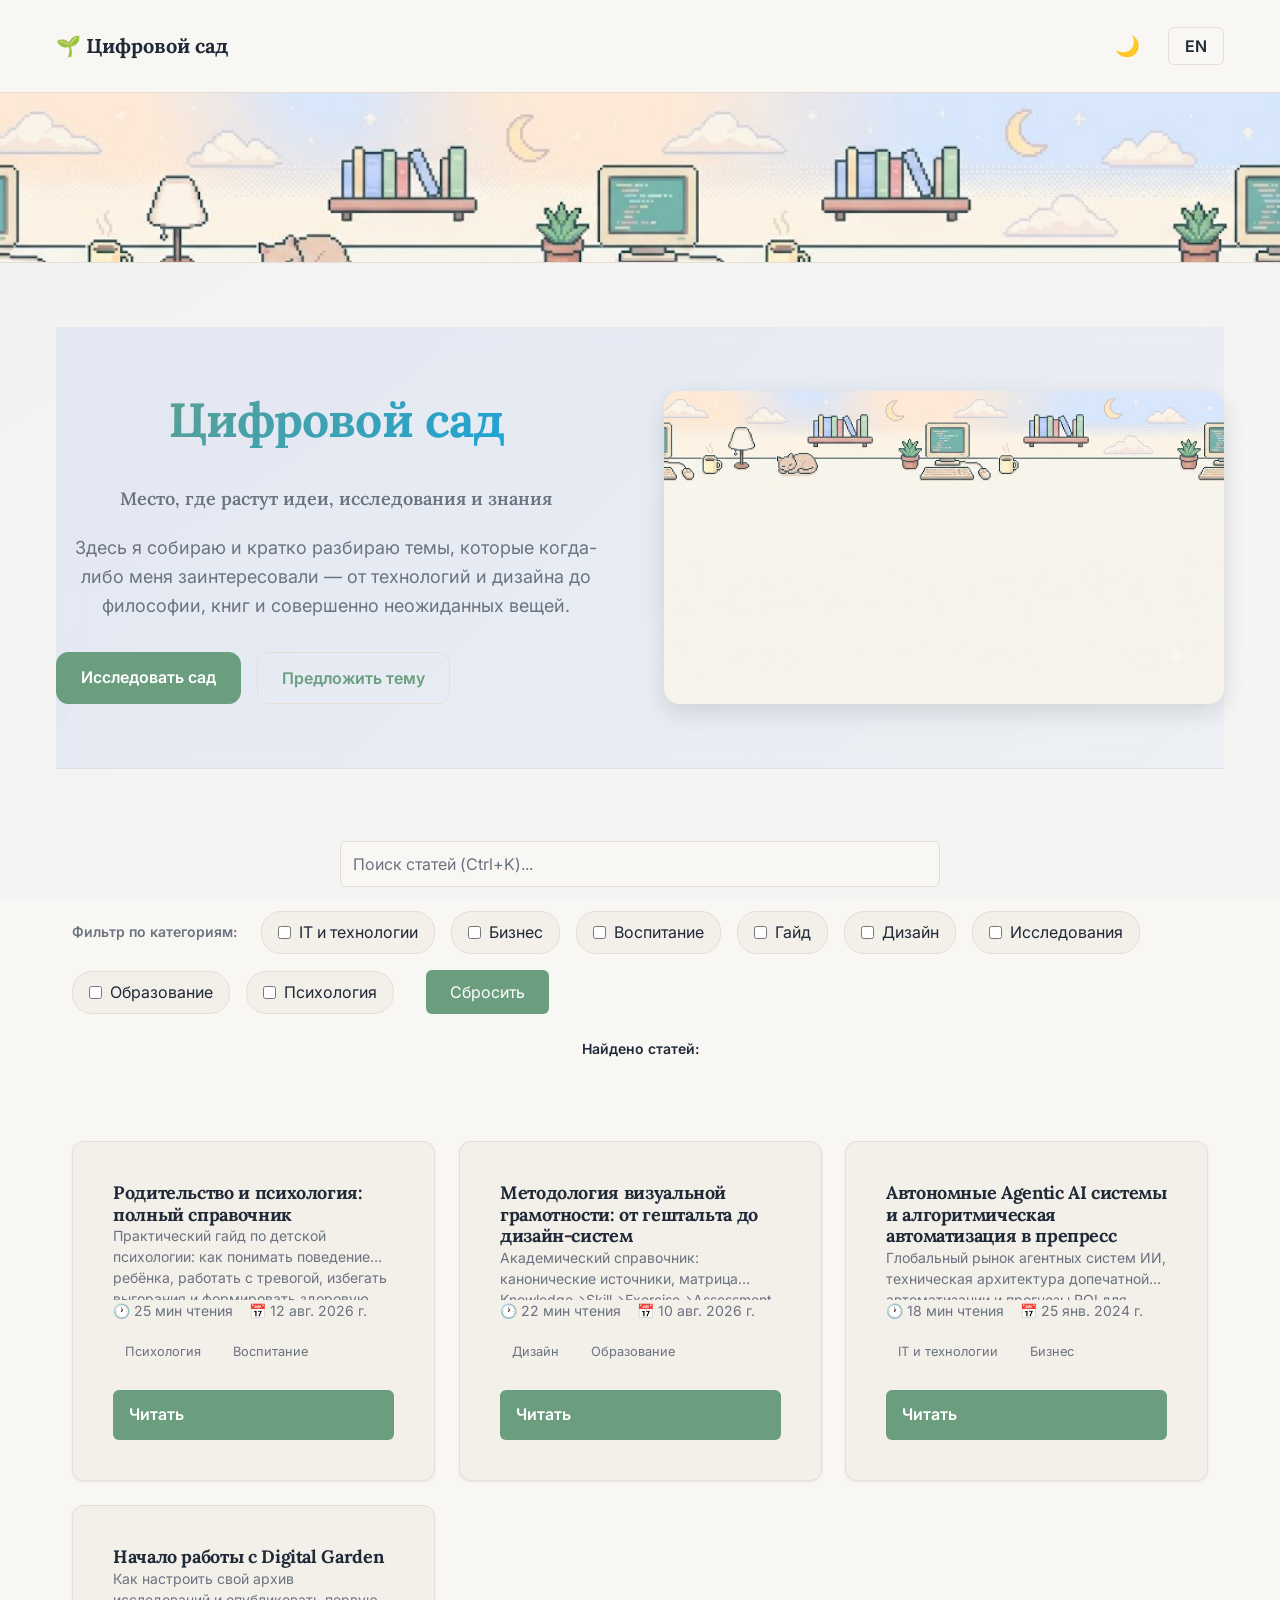
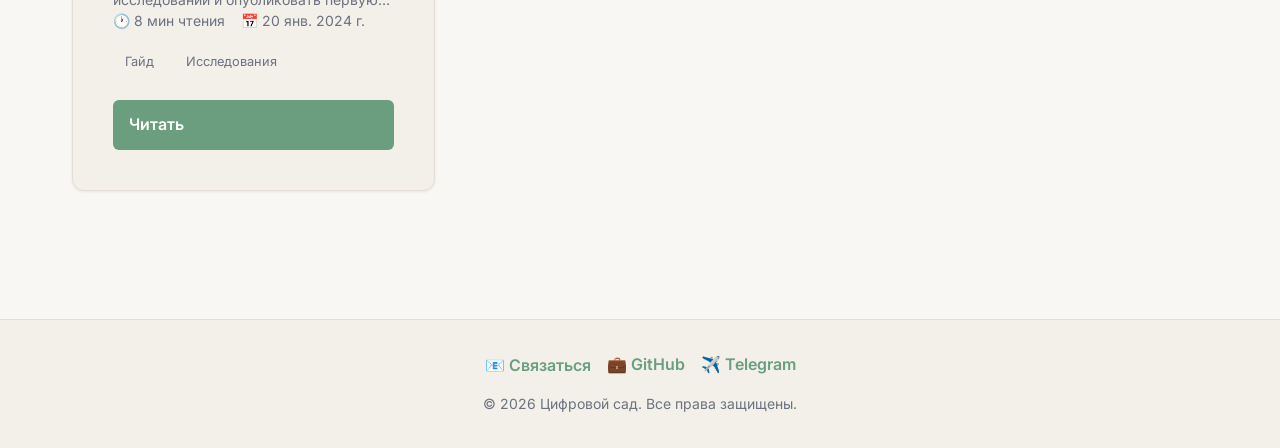
==== commit 3bd37263: "Update index.html" ====
--- a/index.html
+++ b/index.html
@@ -1,5 +1,5 @@
 <!DOCTYPE html>
-<html lang="en">
+<html lang="ru">
 <head>
   <meta charset="UTF-8">
   <meta name="viewport" content="width=device-width, initial-scale=1.0">
--- a/css/theme.css
+++ b/css/theme.css
@@ -1,27 +1,15 @@
-/* Digital Garden — Theme Variables */
+/* Digital Garden — Theme Variables (Legacy compatibility) */
 
 /* ============================================================================
-   Light Theme (Default) - Bright & Pleasant
+   Light Theme (Default) - Warm & Editorial
    ============================================================================ */
 
 html {
-  --bg-primary: #FAFAFA;           /* Soft paper-like background */
-  --bg-secondary: #FFFFFF;         /* Pure white for cards */
-  --text-primary: #111827;         /* Deep dark gray - maximum readability */
-  --text-secondary: #6B7280;       /* Medium gray for secondary text */
-  --border: #E5E7EB;               /* Light border */
-
-  /* Accent Colors */
-  --accent: #2563EB;               /* Professional blue */
-  --accent-hover: #1D4ED8;         /* Darker blue on hover */
-  --accent-light: #DBEAFE;         /* Light blue background */
-
-  /* Status Colors */
-  --success: #059669;
-  --warning: #D97706;
-  --error: #DC2626;
-  --info: #0369A1;
-
+  /* Map old variables to new design tokens for backward compatibility */
+  --accent: var(--accent-sage, #6B9E7F);
+  --accent-hover: var(--accent-dark, #4A7360);
+  --accent-light: var(--accent-light, #E8F4F0);
+  
   /* Transitions */
   --transition: all 0.2s ease;
 }
@@ -31,23 +19,7 @@
    ============================================================================ */
 
 html.dark {
-  /* Primary Colors */
-  --bg-primary: #111827;           /* Deep dark background */
-  --bg-secondary: #1F2937;         /* Slightly lighter for cards */
-  --text-primary: #F3F4F6;         /* Light gray text */
-  --text-secondary: #D1D5DB;       /* Medium gray for secondary */
-  --border: #374151;               /* Dark border */
-
-  /* Accent Colors */
-  --accent: #3B82F6;               /* Brighter blue for dark mode */
-  --accent-hover: #60A5FA;         /* Even brighter on hover */
-  --accent-light: #1E3A8A;         /* Very dark blue background */
-
-  /* Status Colors */
-  --success: #10B981;
-  --warning: #F59E0B;
-  --error: #F87171;
-  --info: #38BDF8;
+  /* Dark mode already defined in design-tokens.css */
 }
 
 /* ============================================================================
@@ -55,24 +27,13 @@
    ============================================================================ */
 
 @media (prefers-color-scheme: dark) {
-  :root:not(.light) {
-    --bg-primary: #0B0F17;
-    --bg-secondary: #1A2332;
-    --text-primary: #E5E7EB;
-    --text-secondary: #9CA3AF;
-    --border: #334155;
-    --accent: #60A5FA;
-    --accent-hover: #93C5FD;
-    --accent-light: #0C4A6E;
-    --success: #34D399;
-    --warning: #FBBF24;
-    --error: #F87171;
-    --info: #38BDF8;
+  html:not(.light) {
+    /* Uses dark mode from design-tokens.css */
   }
 }
 
 /* ============================================================================
-   Theme Transition
+   Theme Transition (Smooth color switching)
    ============================================================================ */
 
 body.theme-transition,
--- a/css/styles.css
+++ b/css/styles.css
@@ -929,3 +929,611 @@
   opacity: 0.6;
   cursor: not-allowed;
 }
+
+
+/* ============================================================================
+   Hero Section — Digital Garden Redesign
+   ============================================================================ */
+
+.hero {
+  display: grid;
+  grid-template-columns: 1fr 1fr;
+  gap: var(--space-xxl);
+  align-items: center;
+  
+  padding: var(--space-xxl) 0;
+  margin-bottom: var(--space-xxl);
+}
+
+.hero-content {
+  display: flex;
+  flex-direction: column;
+  gap: var(--space-lg);
+}
+
+.hero-title {
+  font-family: var(--font-display);
+  font-size: var(--fs-h1);
+  font-weight: var(--fw-bold);
+  line-height: var(--lh-tight);
+  color: var(--text-primary);
+  margin: 0;
+}
+
+.hero-subtitle {
+  font-family: var(--font-display);
+  font-size: var(--fs-h3);
+  font-weight: var(--fw-semibold);
+  line-height: var(--lh-tight);
+  color: var(--accent-sage);
+  margin: 0;
+}
+
+.hero-description {
+  font-family: var(--font-body);
+  font-size: var(--fs-body);
+  line-height: var(--lh-relaxed);
+  color: var(--text-secondary);
+  margin: 0;
+  max-width: 500px;
+}
+
+.hero-cta {
+  display: flex;
+  gap: var(--space-md);
+  flex-wrap: wrap;
+  margin-top: var(--space-sm);
+}
+
+.hero-visual {
+  display: flex;
+  justify-content: center;
+  align-items: center;
+}
+
+.hero-image {
+  width: 100%;
+  height: auto;
+  border-radius: var(--radius-md);
+  box-shadow: var(--shadow-lg);
+  object-fit: cover;
+}
+
+/* Mobile responsiveness for Hero */
+@media (max-width: 1024px) {
+  .hero {
+    grid-template-columns: 1fr;
+    gap: var(--space-lg);
+    padding: var(--space-xl) 0;
+  }
+  
+  .hero-title {
+    font-size: 36px;
+  }
+  
+  .hero-subtitle {
+    font-size: 20px;
+  }
+}
+
+@media (max-width: 640px) {
+  .hero {
+    padding: var(--space-lg) 0;
+    gap: var(--space-lg);
+  }
+  
+  .hero-title {
+    font-size: 32px;
+  }
+  
+  .hero-subtitle {
+    font-size: 18px;
+  }
+  
+  .hero-description {
+    font-size: 14px;
+  }
+  
+  .hero-cta {
+    flex-direction: column;
+  }
+  
+  .hero-cta .button {
+    width: 100%;
+  }
+}
+
+/* ============================================================================
+   Search Section — Updated Styling
+   ============================================================================ */
+
+.search-section {
+  margin-bottom: var(--space-xl);
+  padding: var(--space-lg) 0;
+}
+
+.search-section .search-container {
+  margin: 0 auto var(--space-lg);
+}
+
+.search-section .search-input {
+  font-size: 16px;
+}
+
+.search-section .search-input::placeholder {
+  color: var(--text-secondary);
+}
+
+/* ============================================================================
+   Filter Section — Updated Styling
+   ============================================================================ */
+
+.filter-section {
+  margin-bottom: var(--space-lg);
+}
+
+.filter-container {
+  display: flex;
+  align-items: center;
+  gap: var(--space-md);
+  flex-wrap: wrap;
+}
+
+.filter-label {
+  font-weight: var(--fw-semibold);
+  color: var(--text-secondary);
+  font-size: var(--fs-small);
+}
+
+/* Mobile: horizontal scroll for filters */
+@media (max-width: 768px) {
+  .filter-container {
+    overflow-x: auto;
+    -webkit-overflow-scrolling: touch;
+    flex-wrap: nowrap;
+    padding-bottom: var(--space-sm);
+  }
+  
+  .filter-container .chip {
+    white-space: nowrap;
+  }
+}
+
+/* ============================================================================
+   Results Info
+   ============================================================================ */
+
+.results-info {
+  font-size: var(--fs-small);
+  color: var(--text-secondary);
+  margin-bottom: var(--space-lg);
+  text-align: center;
+}
+
+#resultsCount {
+  font-weight: var(--fw-semibold);
+  color: var(--text-primary);
+}
+
+/* ============================================================================
+   Articles Grid — Updated Layout
+   ============================================================================ */
+
+.articles-section {
+  margin-bottom: var(--space-xxl);
+}
+
+.articles-grid {
+  display: grid;
+  grid-template-columns: repeat(auto-fit, minmax(280px, 1fr));
+  gap: var(--space-lg);
+  grid-auto-rows: auto;
+}
+
+/* Desktop: 3 columns with some variability */
+@media (min-width: 1024px) {
+  .articles-grid {
+    grid-template-columns: repeat(3, 1fr);
+  }
+  
+  /* Every 5th card is slightly taller */
+  .article-card:nth-child(5n + 2) {
+    min-height: 340px;
+  }
+  
+  /* Every 7th card spans 2 columns (featured) */
+  .article-card:nth-child(7n) {
+    grid-column: span 1;
+  }
+}
+
+/* Tablet: 2 columns */
+@media (min-width: 768px) and (max-width: 1023px) {
+  .articles-grid {
+    grid-template-columns: repeat(2, 1fr);
+  }
+}
+
+/* Mobile: 1 column */
+@media (max-width: 767px) {
+  .articles-grid {
+    grid-template-columns: 1fr;
+  }
+}
+
+/* ============================================================================
+   Article Card — Redesigned
+   ============================================================================ */
+
+.article-card {
+  background-color: var(--bg-secondary);
+  border: 1px solid var(--border);
+  border-radius: var(--radius-sm);
+  padding: var(--space-md);
+  
+  display: flex;
+  flex-direction: column;
+  gap: var(--space-sm);
+  
+  transition: all var(--transition-normal);
+  cursor: pointer;
+  text-decoration: none;
+  color: inherit;
+}
+
+.article-card:hover {
+  border-color: var(--accent-sage);
+  box-shadow: var(--shadow-md);
+  transform: translateY(-4px);
+}
+
+.article-card:focus {
+  outline: 2px solid var(--accent-sage);
+  outline-offset: 2px;
+}
+
+.article-card-header {
+  display: flex;
+  justify-content: space-between;
+  align-items: flex-start;
+  gap: var(--space-md);
+}
+
+.article-card-title {
+  font-family: var(--font-display);
+  font-size: var(--fs-h5);
+  font-weight: var(--fw-bold);
+  line-height: var(--lh-tight);
+  margin: 0;
+  color: var(--text-primary);
+}
+
+.article-card-date {
+  font-size: var(--fs-xs);
+  color: var(--text-tertiary);
+  white-space: nowrap;
+}
+
+.article-card-description {
+  font-size: var(--fs-small);
+  color: var(--text-secondary);
+  line-height: var(--lh-normal);
+  flex: 1;
+  margin: 0;
+}
+
+.article-card-footer {
+  display: flex;
+  justify-content: space-between;
+  align-items: center;
+  gap: var(--space-md);
+  margin-top: var(--space-sm);
+}
+
+.article-card-category {
+  display: inline-flex;
+  align-items: center;
+  gap: var(--space-xs);
+  
+  padding: 4px 8px;
+  background-color: var(--accent-light);
+  color: var(--accent-sage);
+  border-radius: var(--radius-full);
+  font-size: var(--fs-xs);
+  font-weight: var(--fw-semibold);
+}
+
+.article-card-link {
+  color: var(--accent-sage);
+  text-decoration: none;
+  font-weight: var(--fw-semibold);
+  transition: opacity var(--transition-fast);
+  white-space: nowrap;
+}
+
+.article-card-link:hover {
+  opacity: 0.8;
+}
+
+/* ============================================================================
+   Empty State — Redesigned
+   ============================================================================ */
+
+.empty-state {
+  text-align: center;
+  padding: var(--space-xxl) var(--space-md);
+}
+
+.empty-state-icon {
+  font-size: 48px;
+  margin-bottom: var(--space-md);
+}
+
+.empty-state h3 {
+  font-family: var(--font-body);
+  font-size: var(--fs-h3);
+  font-weight: var(--fw-semibold);
+  color: var(--text-primary);
+  margin-bottom: var(--space-sm);
+}
+
+.empty-state p {
+  font-size: var(--fs-body);
+  color: var(--text-secondary);
+  margin-bottom: var(--space-lg);
+}
+
+/* ============================================================================
+   Header — Minimal & Elegant
+   ============================================================================ */
+
+header {
+  padding: var(--space-lg) 0;
+  border-bottom: 1px solid var(--border);
+  background-color: var(--bg-primary);
+  transition: all var(--transition-normal);
+}
+
+header nav {
+  display: flex;
+  justify-content: space-between;
+  align-items: center;
+  max-width: 1200px;
+  margin: 0 auto;
+  padding: 0 var(--space-md);
+}
+
+.logo {
+  font-family: var(--font-display);
+  font-size: var(--fs-h4);
+  font-weight: var(--fw-bold);
+  color: var(--text-primary);
+  text-decoration: none;
+}
+
+.theme-toggle {
+  background: transparent;
+  border: none;
+  font-size: 20px;
+  cursor: pointer;
+  transition: transform var(--transition-fast);
+}
+
+.theme-toggle:hover {
+  transform: scale(1.1);
+}
+
+.language-toggle {
+  background: transparent;
+  border: 1px solid var(--border);
+  padding: var(--space-sm) var(--space-md);
+  border-radius: var(--radius-sm);
+  cursor: pointer;
+  font-weight: var(--fw-semibold);
+  color: var(--text-primary);
+  transition: all var(--transition-fast);
+}
+
+.language-toggle:hover {
+  border-color: var(--accent-sage);
+  color: var(--accent-sage);
+}
+
+/* ============================================================================
+   Footer — Warm Closing
+   ============================================================================ */
+
+footer {
+  border-top: 1px solid var(--border);
+  padding: var(--space-xl) 0;
+  margin-top: var(--space-xxl);
+  background-color: var(--bg-secondary);
+}
+
+.footer-content {
+  max-width: 1200px;
+  margin: 0 auto;
+  padding: 0 var(--space-md);
+  display: flex;
+  flex-direction: column;
+  align-items: center;
+  gap: var(--space-lg);
+  text-align: center;
+}
+
+.footer-motto {
+  font-family: var(--font-display);
+  font-size: var(--fs-h5);
+  color: var(--accent-sage);
+  font-style: italic;
+  margin: 0;
+}
+
+.footer-links {
+  display: flex;
+  gap: var(--space-md);
+  justify-content: center;
+  flex-wrap: wrap;
+}
+
+.footer-link,
+.footer-link-btn {
+  color: var(--accent-sage);
+  text-decoration: none;
+  font-weight: var(--fw-semibold);
+  transition: opacity var(--transition-fast);
+  background: transparent;
+  border: none;
+  cursor: pointer;
+  font-size: var(--fs-body);
+  padding: 0;
+}
+
+.footer-link:hover,
+.footer-link-btn:hover {
+  opacity: 0.8;
+}
+
+.footer-copyright {
+  font-size: var(--fs-small);
+  color: var(--text-secondary);
+  margin: 0;
+}
+
+/* Mobile footer */
+@media (max-width: 640px) {
+  .footer-links {
+    flex-direction: column;
+    gap: var(--space-sm);
+  }
+}
+
+/* ============================================================================
+   Contact Form Styling
+   ============================================================================ */
+
+.contact-form {
+  display: flex;
+  flex-direction: column;
+  gap: var(--space-md);
+}
+
+.form-group {
+  display: flex;
+  flex-direction: column;
+  gap: var(--space-sm);
+}
+
+.form-group label {
+  font-weight: var(--fw-semibold);
+  font-size: var(--fs-small);
+  color: var(--text-primary);
+}
+
+.form-group input,
+.form-group textarea {
+  padding: var(--space-md);
+  border: 1px solid var(--border);
+  border-radius: var(--radius-sm);
+  background-color: var(--bg-primary);
+  color: var(--text-primary);
+  font-family: var(--font-body);
+  font-size: var(--fs-body);
+  transition: all var(--transition-fast);
+}
+
+.form-group input::placeholder,
+.form-group textarea::placeholder {
+  color: var(--text-secondary);
+}
+
+.form-group input:focus,
+.form-group textarea:focus {
+  outline: none;
+  border-color: var(--accent-sage);
+  box-shadow: 0 0 0 3px rgba(107, 158, 127, 0.1);
+}
+
+.btn-submit {
+  padding: var(--space-md) var(--space-lg);
+  background-color: var(--accent-sage);
+  color: white;
+  border: none;
+  border-radius: var(--radius-sm);
+  font-weight: var(--fw-semibold);
+  font-size: var(--fs-body);
+  cursor: pointer;
+  transition: all var(--transition-normal);
+}
+
+.btn-submit:hover:not(:disabled) {
+  background-color: var(--accent-dark);
+  transform: translateY(-2px);
+  box-shadow: var(--shadow-md);
+}
+
+.btn-submit:disabled {
+  opacity: 0.6;
+  cursor: not-allowed;
+}
+
+#formStatus {
+  padding: var(--space-md);
+  border-radius: var(--radius-sm);
+  text-align: center;
+  font-size: var(--fs-small);
+}
+
+/* ============================================================================
+   Container Styles
+   ============================================================================ */
+
+.container {
+  max-width: 1200px;
+  margin: 0 auto;
+  padding: 0 var(--space-md);
+}
+
+.container-wide {
+  max-width: 100%;
+  padding: 0 var(--space-md);
+}
+
+/* ============================================================================
+   Animations
+   ============================================================================ */
+
+@keyframes growIn {
+  from {
+    opacity: 0;
+    transform: translateY(20px) scale(0.95);
+  }
+  to {
+    opacity: 1;
+    transform: translateY(0) scale(1);
+  }
+}
+
+.article-card {
+  animation: growIn 0.6s ease-out both;
+}
+
+@for $i from 1 through 12 {
+  .article-card:nth-child(#{$i}) {
+    animation-delay: #{$i * 50}ms;
+  }
+}
+
+/* Fallback for browsers that don't support @for (CSS only) */
+.article-card:nth-child(1) { animation-delay: 50ms; }
+.article-card:nth-child(2) { animation-delay: 100ms; }
+.article-card:nth-child(3) { animation-delay: 150ms; }
+.article-card:nth-child(4) { animation-delay: 200ms; }
+.article-card:nth-child(5) { animation-delay: 250ms; }
+.article-card:nth-child(6) { animation-delay: 300ms; }
+.article-card:nth-child(7) { animation-delay: 350ms; }
+.article-card:nth-child(8) { animation-delay: 400ms; }
+.article-card:nth-child(9) { animation-delay: 450ms; }
+.article-card:nth-child(10) { animation-delay: 500ms; }
+.article-card:nth-child(11) { animation-delay: 550ms; }
+.article-card:nth-child(12) { animation-delay: 600ms; }
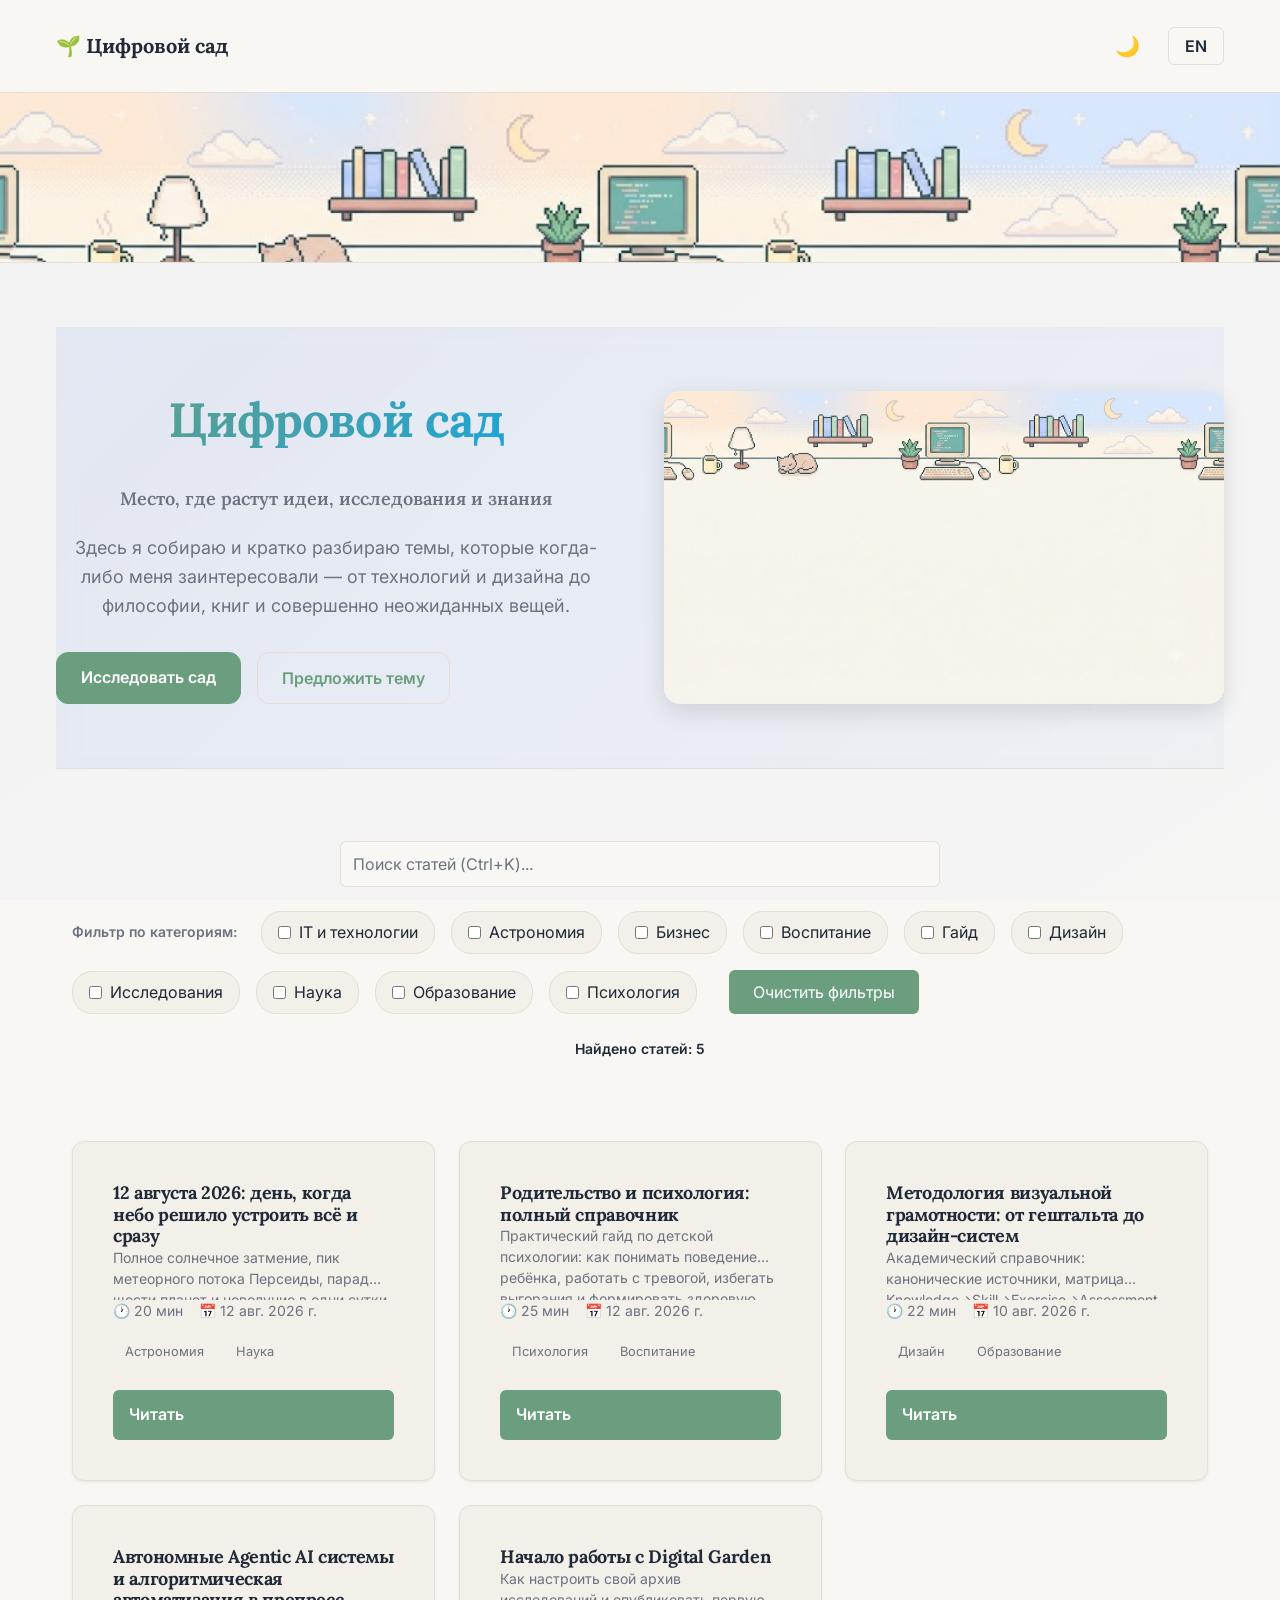
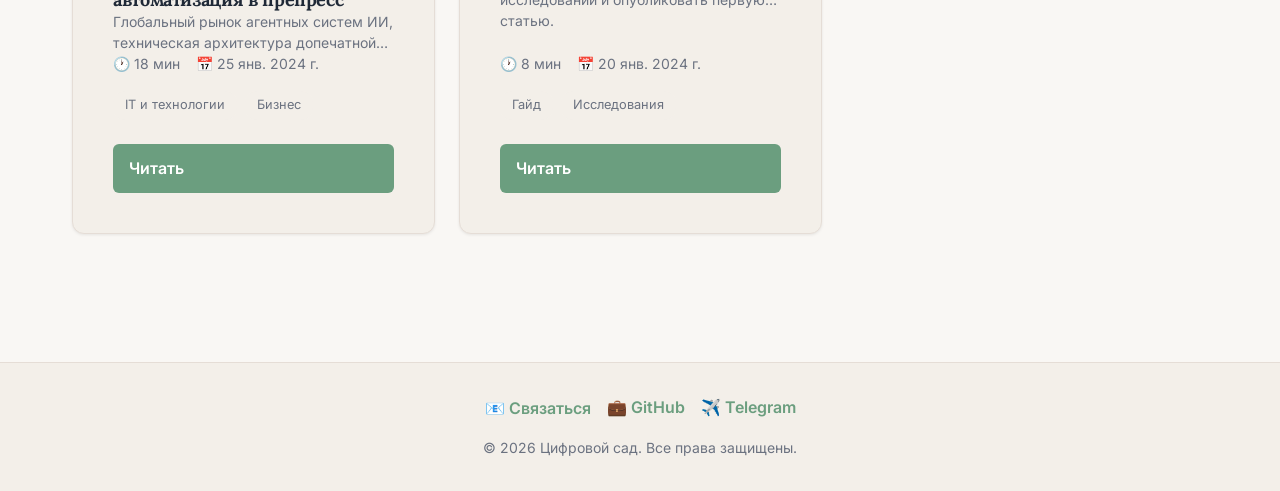
==== commit d0607381: "Update index.html" ====
--- a/index.html
+++ b/index.html
@@ -5,6 +5,10 @@
   <meta name="viewport" content="width=device-width, initial-scale=1.0">
   <meta name="description" content="Digital Garden 2026 — Современный архив исследований о технологиях, дизайне, философии и жизни.">
   <meta name="theme-color" content="#2563EB">
+  
+  <!-- Favicon -->
+  <link rel="icon" type="image/svg+xml" href="favicon.svg">
+  <link rel="alternate icon" href="favicon.ico">
   
   <!-- Manifest for PWA -->
   <link rel="manifest" href="manifest.json">
@@ -237,9 +241,9 @@
       languageToggle.textContent = currentLang === 'ru' ? 'EN' : 'RU';
       
       languageToggle.addEventListener('click', () => {
+        const currentLang = localStorage.getItem('language') || 'ru';
         const newLang = currentLang === 'ru' ? 'en' : 'ru';
-        localStorage.setItem('language', newLang);
-        location.reload();
+        setLanguage(newLang);
       });
     });
   </script>
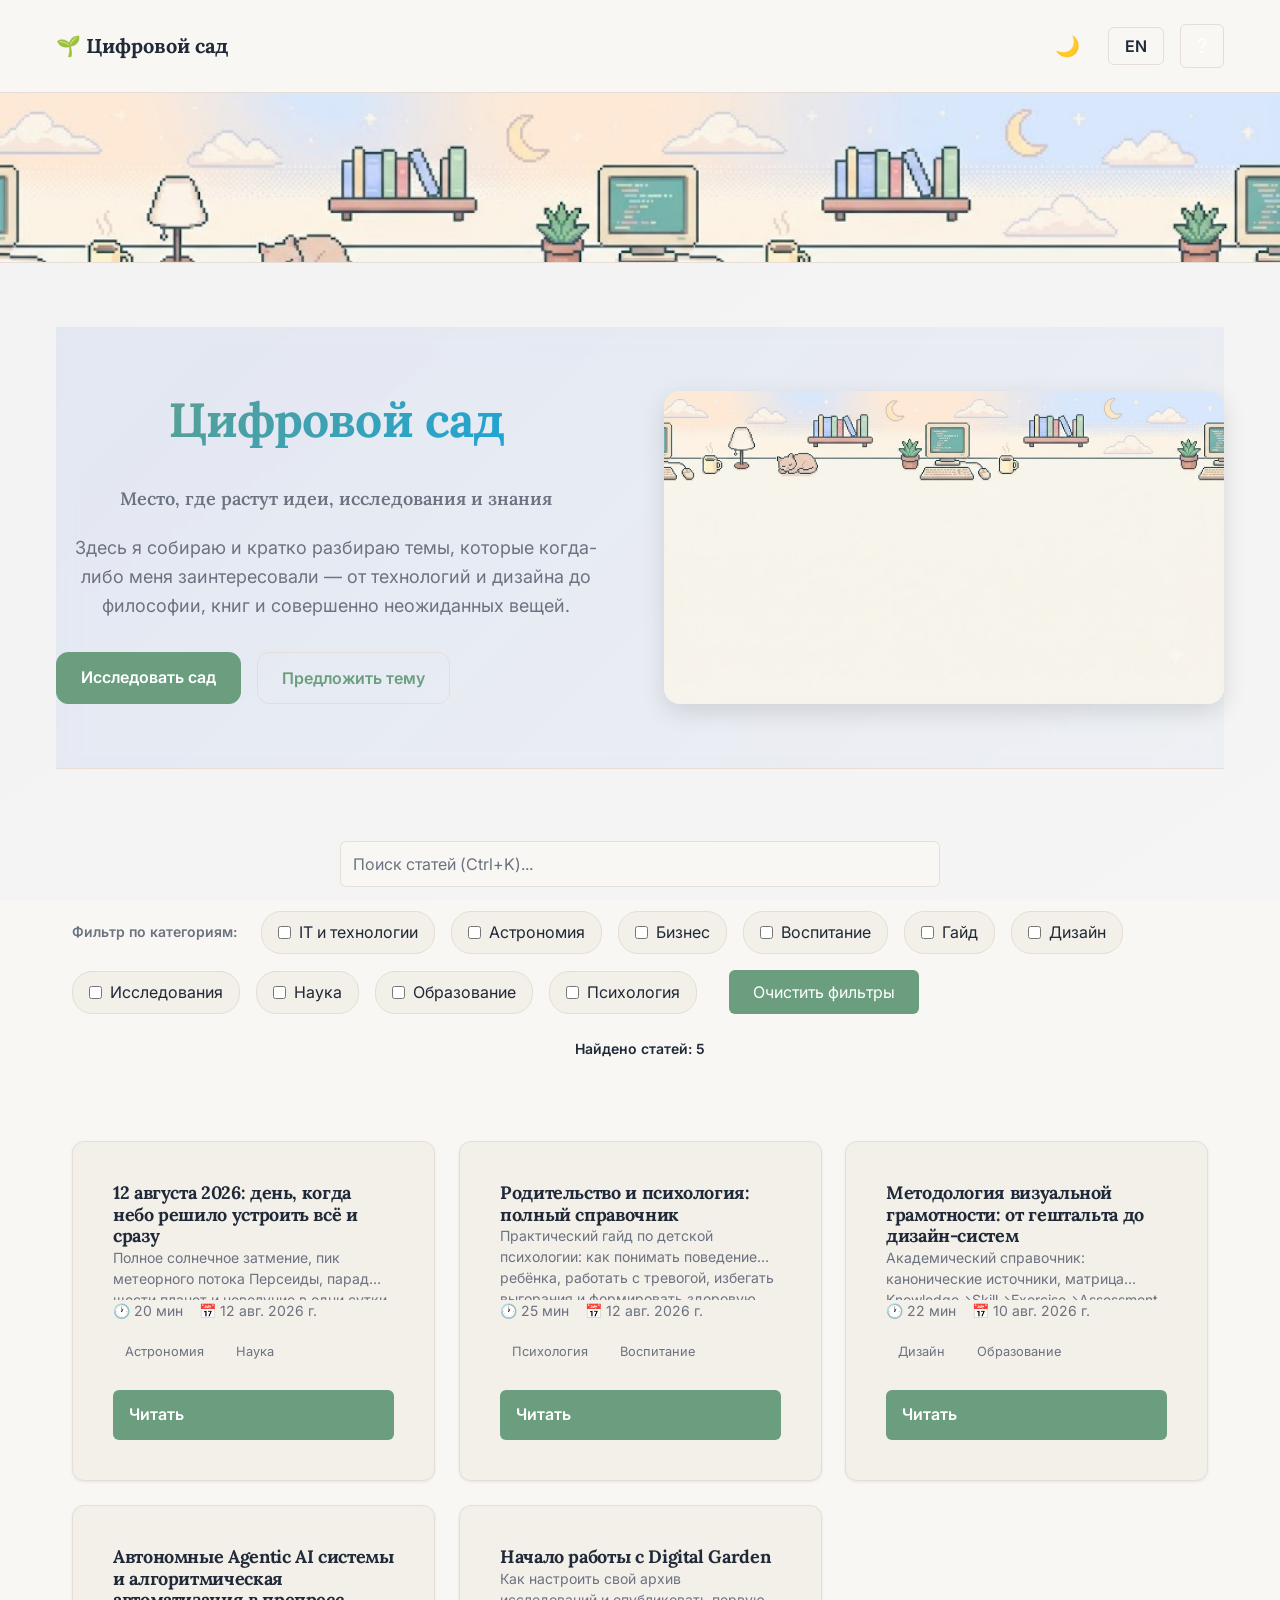
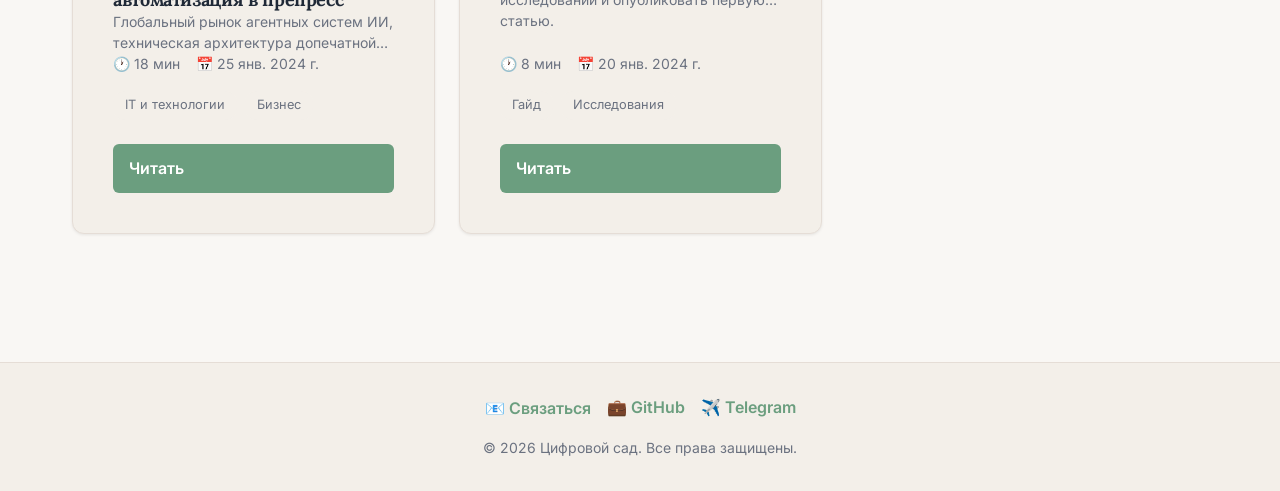
==== commit 4c03fe3b: "Update index.html" ====
--- a/index.html
+++ b/index.html
@@ -62,6 +62,7 @@
       <div style="display: flex; gap: 1rem; align-items: center;">
         <button class="theme-toggle" id="themeToggle" aria-label="Toggle theme">🌙</button>
         <button id="languageToggle" class="language-toggle" style="background: transparent; border: 1px solid var(--border); padding: 0.5rem 1rem; border-radius: 6px; cursor: pointer; font-weight: 600; color: var(--text-primary); transition: all 0.2s;" aria-label="Switch language">EN</button>
+        <button id="faqBtn" class="faq-btn" title="FAQ" aria-label="Open FAQ" style="background: transparent; border: 1px solid var(--border); padding: 0.5rem 0.75rem; border-radius: 6px; cursor: pointer; font-size: 1.25rem; transition: all 0.2s; display: flex; align-items: center; justify-content: center; width: 44px; height: 44px;">?</button>
       </div>
     </nav>
   </header>
@@ -138,6 +139,162 @@
     </section>
   </main>
 
+  <!-- FAQ Modal -->
+  <div id="faqModal" class="modal" style="display: none;">
+    <div class="modal-content" style="max-width: 600px; max-height: 80vh; overflow-y: auto;">
+      <button class="modal-close" id="faqClose" aria-label="Close FAQ">&times;</button>
+      <h2 style="margin-top: 0;">❓ FAQ — Часто задаваемые вопросы</h2>
+      
+      <div style="padding: 0 0.5rem;">
+        <!-- About Project -->
+        <div class="faq-section">
+          <h3 style="color: var(--accent-sage); margin-top: 1.5rem; margin-bottom: 0.5rem;">🌱 О проекте</h3>
+          
+          <div class="faq-item">
+            <h4 style="cursor: pointer; user-select: none; margin: 1rem 0 0.5rem 0;">Что такое Digital Garden?</h4>
+            <p style="margin: 0 0 1rem 0; color: var(--text-secondary);">
+              Это персональный архив исследований и статей на HTML/CSS/JavaScript. Проект не коммерческий, не спонсируется и не содержит рекламы. Это просто место, где собираются идеи.
+            </p>
+          </div>
+
+          <div class="faq-item">
+            <h4 style="cursor: pointer; user-select: none; margin: 1rem 0 0.5rem 0;">Кто может писать статьи?</h4>
+            <p style="margin: 0 0 1rem 0; color: var(--text-secondary);">
+              Пока статьи пишу я. Но если у тебя есть идея или готовая статья — напиши мне через форму "Связаться". Принимаю материалы на русском и английском.
+            </p>
+          </div>
+
+          <div class="faq-item">
+            <h4 style="cursor: pointer; user-select: none; margin: 1rem 0 0.5rem 0;">Это для продажи или монетизации?</h4>
+            <p style="margin: 0 0 1rem 0; color: var(--text-secondary);">
+              Нет. Digital Garden — некоммерческий проект. Здесь нет рекламы, отслеживания, подписок или платных материалов. Всё бесплатно и всегда будет.
+            </p>
+          </div>
+
+          <div class="faq-item">
+            <h4 style="cursor: pointer; user-select: none; margin: 1rem 0 0.5rem 0;">Могу ли я использовать контент?</h4>
+            <p style="margin: 0 0 1rem 0; color: var(--text-secondary);">
+              Материалы здесь для чтения и изучения. Если хочешь перепубликовать или цитировать — указывай источник. Связывайся со мной, если не уверен.
+            </p>
+          </div>
+        </div>
+
+        <!-- Suggest Topics -->
+        <div class="faq-section">
+          <h3 style="color: var(--accent-sage); margin-top: 1.5rem; margin-bottom: 0.5rem;">💡 Предложить тему</h3>
+          
+          <div class="faq-item">
+            <h4 style="cursor: pointer; user-select: none; margin: 1rem 0 0.5rem 0;">Как предложить тему для статьи?</h4>
+            <p style="margin: 0 0 1rem 0; color: var(--text-secondary);">
+              Нажми на кнопку "Предложить тему" в главном хиро-разделе или напиши через форму "Связаться". Расскажи, какую тему ты хотел бы разобрать — психология, технологии, книги, что угодно.
+            </p>
+          </div>
+
+          <div class="faq-item">
+            <h4 style="cursor: pointer; user-select: none; margin: 1rem 0 0.5rem 0;">Что если я знаю много по теме?</h4>
+            <p style="margin: 0 0 1rem 0; color: var(--text-secondary);">
+              Ещё лучше! Если ты эксперт в чём-то — напиши статью или пришли материалы. Можем работать вместе: я структурирую, ты проверяешь. Твоё имя будет указано как автор.
+            </p>
+          </div>
+
+          <div class="faq-item">
+            <h4 style="cursor: pointer; user-select: none; margin: 1rem 0 0.5rem 0;">Как долго жду ответа?</h4>
+            <p style="margin: 0 0 1rem 0; color: var(--text-secondary);">
+              Обычно отвечаю в течение недели. Если тема интересная — запускаю исследование и пишу статью. Это может занять 2–4 недели.
+            </p>
+          </div>
+        </div>
+
+        <!-- How It Works -->
+        <div class="faq-section">
+          <h3 style="color: var(--accent-sage); margin-top: 1.5rem; margin-bottom: 0.5rem;">⚙️ Как всё работает</h3>
+          
+          <div class="faq-item">
+            <h4 style="cursor: pointer; user-select: none; margin: 1rem 0 0.5rem 0;">Что такое счётчик просмотров?</h4>
+            <p style="margin: 0 0 1rem 0; color: var(--text-secondary);">
+              Показывает, сколько раз статью открывали на твоём компьютере. Данные хранятся в браузере (localStorage), не отправляются никуда и видны только тебе.
+            </p>
+          </div>
+
+          <div class="faq-item">
+            <h4 style="cursor: pointer; user-select: none; margin: 1rem 0 0.5rem 0;">Есть ли аналитика и отслеживание?</h4>
+            <p style="margin: 0 0 1rem 0; color: var(--text-secondary);">
+              Нет Google Analytics, no Facebook Pixel, никакого отслеживания. Я не знаю, сколько людей посещает сайт. И это намеренно — конфиденциальность важнее метрик.
+            </p>
+          </div>
+
+          <div class="faq-item">
+            <h4 style="cursor: pointer; user-select: none; margin: 1rem 0 0.5rem 0;">Работает ли поиск и фильтры?</h4>
+            <p style="margin: 0 0 1rem 0; color: var(--text-secondary);">
+              Да! Поиск ищет по названиям, описаниям и тегам. Фильтры по категориям работают. Всё это на стороне браузера, без запросов к серверу.
+            </p>
+          </div>
+
+          <div class="faq-item">
+            <h4 style="cursor: pointer; user-select: none; margin: 1rem 0 0.5rem 0;">Можно ли подписаться на обновления?</h4>
+            <p style="margin: 0 0 1rem 0; color: var(--text-secondary);">
+              Да! Есть RSS фид. Добавь <code style="background: var(--bg-secondary); padding: 2px 6px; border-radius: 3px;">/feed.xml</code> в любой RSS-читатель (Feedly, Apple News и т.д.) и получишь уведомления о новых статьях.
+            </p>
+          </div>
+        </div>
+
+        <!-- What's Not Done -->
+        <div class="faq-section">
+          <h3 style="color: var(--accent-sage); margin-top: 1.5rem; margin-bottom: 0.5rem;">🔨 Что ещё не готово</h3>
+          
+          <div class="faq-item">
+            <h4 style="cursor: pointer; user-select: none; margin: 1rem 0 0.5rem 0;">Что планируется добавить?</h4>
+            <p style="margin: 0 0 1rem 0; color: var(--text-secondary);">
+              <ul style="margin: 0; padding-left: 1.5rem;">
+                <li>✅ Счётчик просмотров (готово!)</li>
+                <li>⏳ Система комментариев (Giscus + GitHub Discussions)</li>
+                <li>⏳ Лайки на статьи</li>
+                <li>⏳ Система тегов и связанных статей</li>
+                <li>⏳ Advanced analytics (без отслеживания)</li>
+                <li>⏳ Service Worker для offline режима</li>
+              </ul>
+            </p>
+          </div>
+
+          <div class="faq-item">
+            <h4 style="cursor: pointer; user-select: none; margin: 1rem 0 0.5rem 0;">Почему нет комментариев?</h4>
+            <p style="margin: 0 0 1rem 0; color: var(--text-secondary);">
+              Комментарии в разработке. Хочу использовать Giscus (комменты через GitHub, никаких третьих сервисов), но это требует настройки. Скоро будет!
+            </p>
+          </div>
+
+          <div class="faq-item">
+            <h4 style="cursor: pointer; user-select: none; margin: 1rem 0 0.5rem 0;">Есть ли баги?</h4>
+            <p style="margin: 0 0 1rem 0; color: var(--text-secondary);">
+              Возможно! Если что-то работает неправильно — напиши мне. Особенно на мобильных устройствах или старых браузерах. Помогу исправить.
+            </p>
+          </div>
+        </div>
+
+        <!-- Contact -->
+        <div class="faq-section">
+          <h3 style="color: var(--accent-sage); margin-top: 1.5rem; margin-bottom: 0.5rem;">📧 Связь</h3>
+          
+          <div class="faq-item">
+            <h4 style="cursor: pointer; user-select: none; margin: 1rem 0 0.5rem 0;">Как со мной связаться?</h4>
+            <p style="margin: 0 0 1rem 0; color: var(--text-secondary);">
+              Нажми "Связаться" внизу страницы или напиши напрямую:
+              <ul style="margin: 0.5rem 0 0 0; padding-left: 1.5rem;">
+                <li>📧 Email: ai.movl@gmail.com</li>
+                <li>💼 GitHub: <a href="https://github.com/228burger228" target="_blank" style="color: var(--accent-sage);">228burger228</a></li>
+                <li>✈️ Telegram: <a href="https://t.me/aimovl" target="_blank" style="color: var(--accent-sage);">@aimovl</a></li>
+              </ul>
+            </p>
+          </div>
+        </div>
+
+        <div style="margin-top: 2rem; padding-top: 1rem; border-top: 1px solid var(--border); font-size: 0.85rem; color: var(--text-secondary); text-align: center;">
+          <p>Digital Garden — некоммерческий проект. Спасибо, что ты здесь! 🌱</p>
+        </div>
+      </div>
+    </div>
+  </div>
+
   <!-- Footer -->
   <footer>
     <div class="container">
@@ -205,6 +362,7 @@
   </script>
 
   <script src="js/i18n.js" defer></script>
+  <script src="js/views.js" defer></script>
   <script src="js/main.js" defer></script>
   <script src="js/modal.js" defer></script>
   <script src="js/contact-form.js" defer></script>
@@ -245,6 +403,41 @@
         const newLang = currentLang === 'ru' ? 'en' : 'ru';
         setLanguage(newLang);
       });
+
+      // FAQ Modal Handler
+      const faqBtn = document.getElementById('faqBtn');
+      const faqModal = document.getElementById('faqModal');
+      const faqClose = document.getElementById('faqClose');
+
+      if (faqBtn && faqModal && faqClose) {
+        faqBtn.addEventListener('click', () => {
+          faqModal.style.display = 'flex';
+          faqModal.style.alignItems = 'center';
+          faqModal.style.justifyContent = 'center';
+          document.body.style.overflow = 'hidden';
+        });
+
+        faqClose.addEventListener('click', () => {
+          faqModal.style.display = 'none';
+          document.body.style.overflow = 'auto';
+        });
+
+        // Close on backdrop click
+        faqModal.addEventListener('click', (e) => {
+          if (e.target === faqModal) {
+            faqModal.style.display = 'none';
+            document.body.style.overflow = 'auto';
+          }
+        });
+
+        // Close on Escape
+        document.addEventListener('keydown', (e) => {
+          if (e.key === 'Escape' && faqModal.style.display !== 'none') {
+            faqModal.style.display = 'none';
+            document.body.style.overflow = 'auto';
+          }
+        });
+      }
     });
   </script>
 </body>
